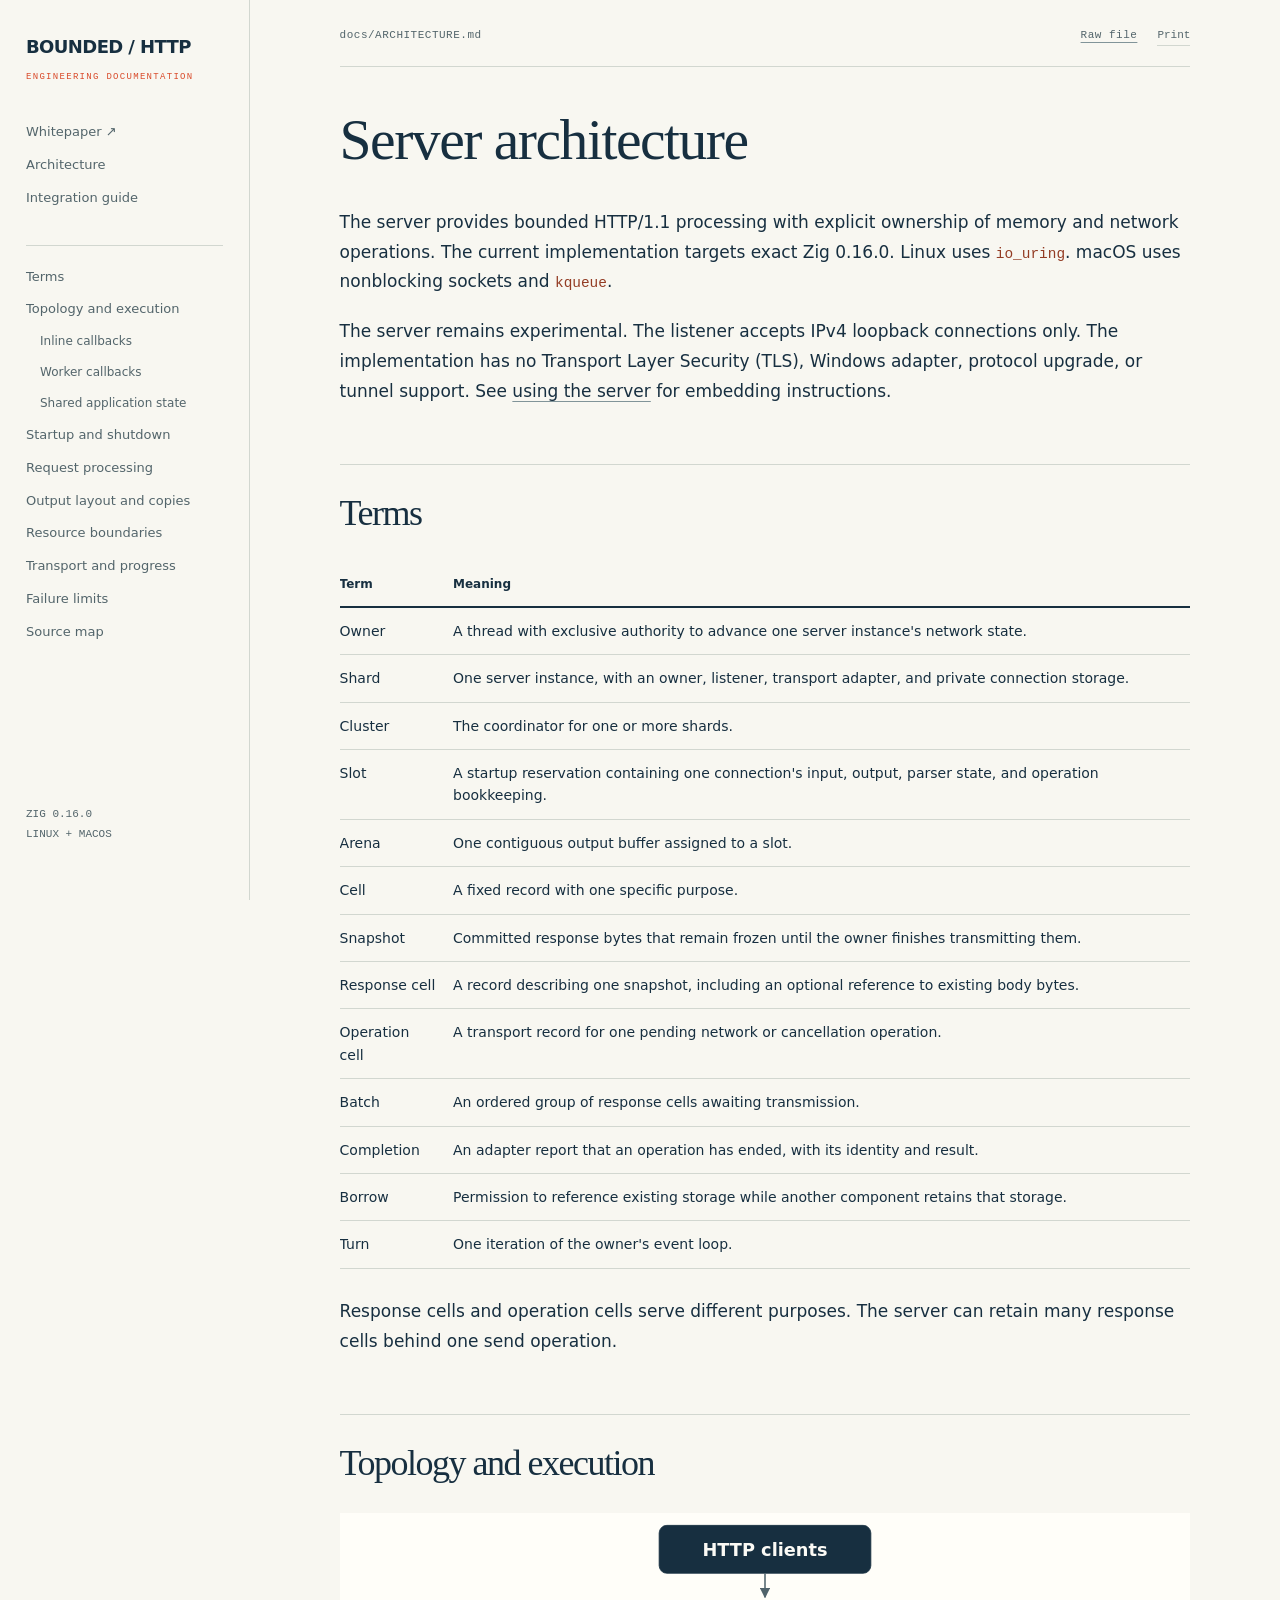
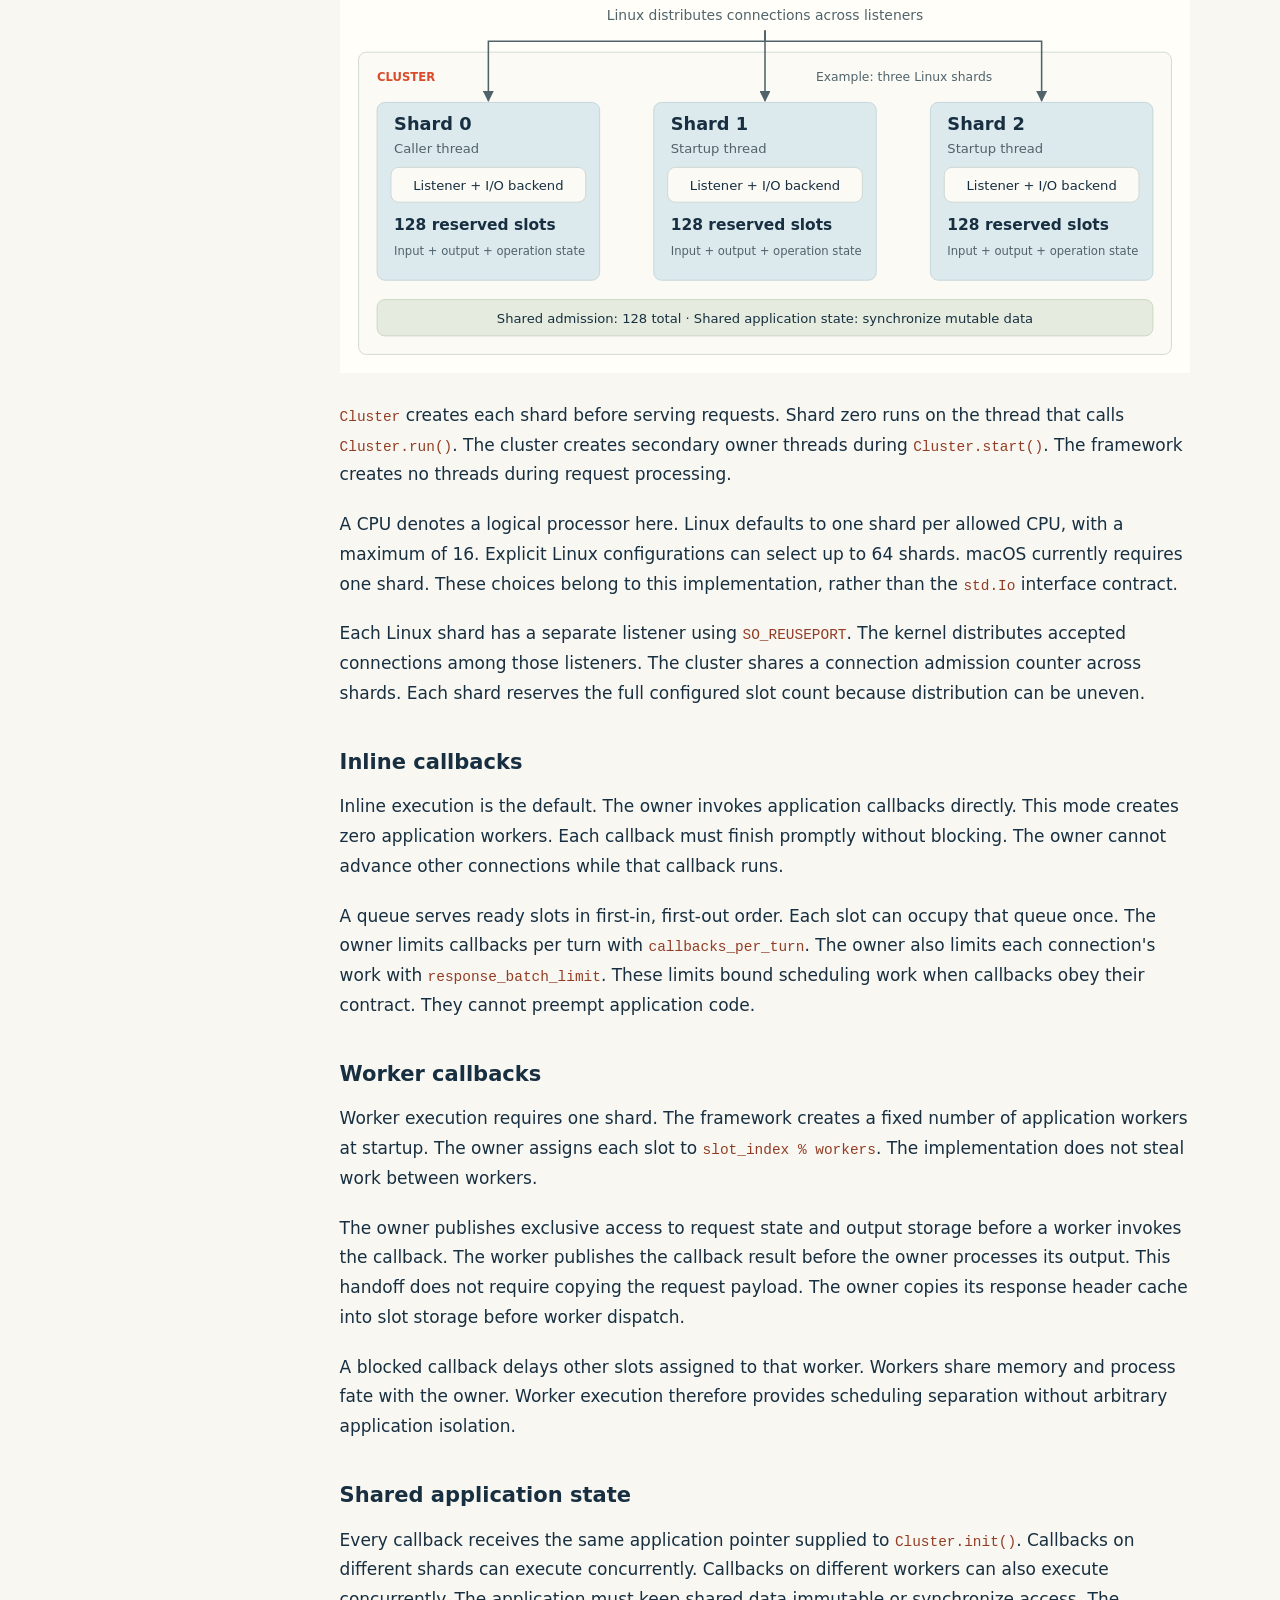
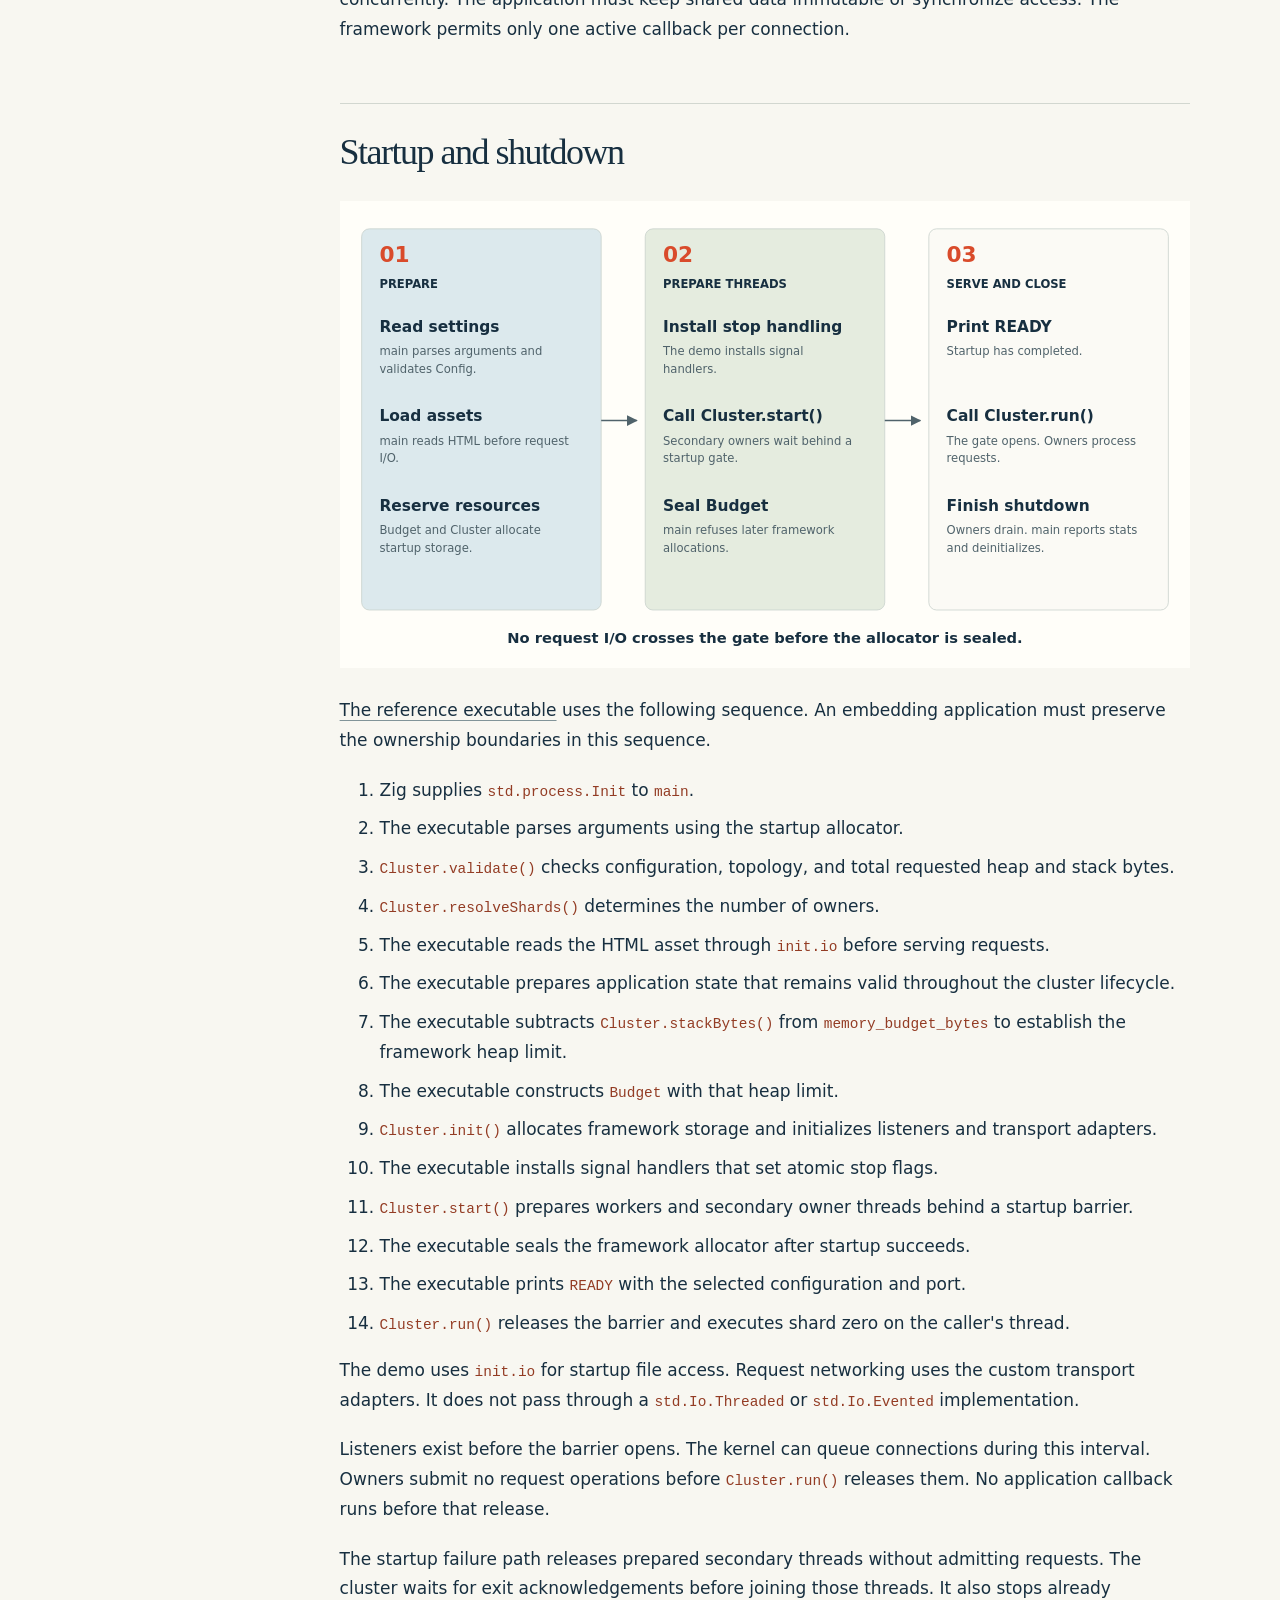
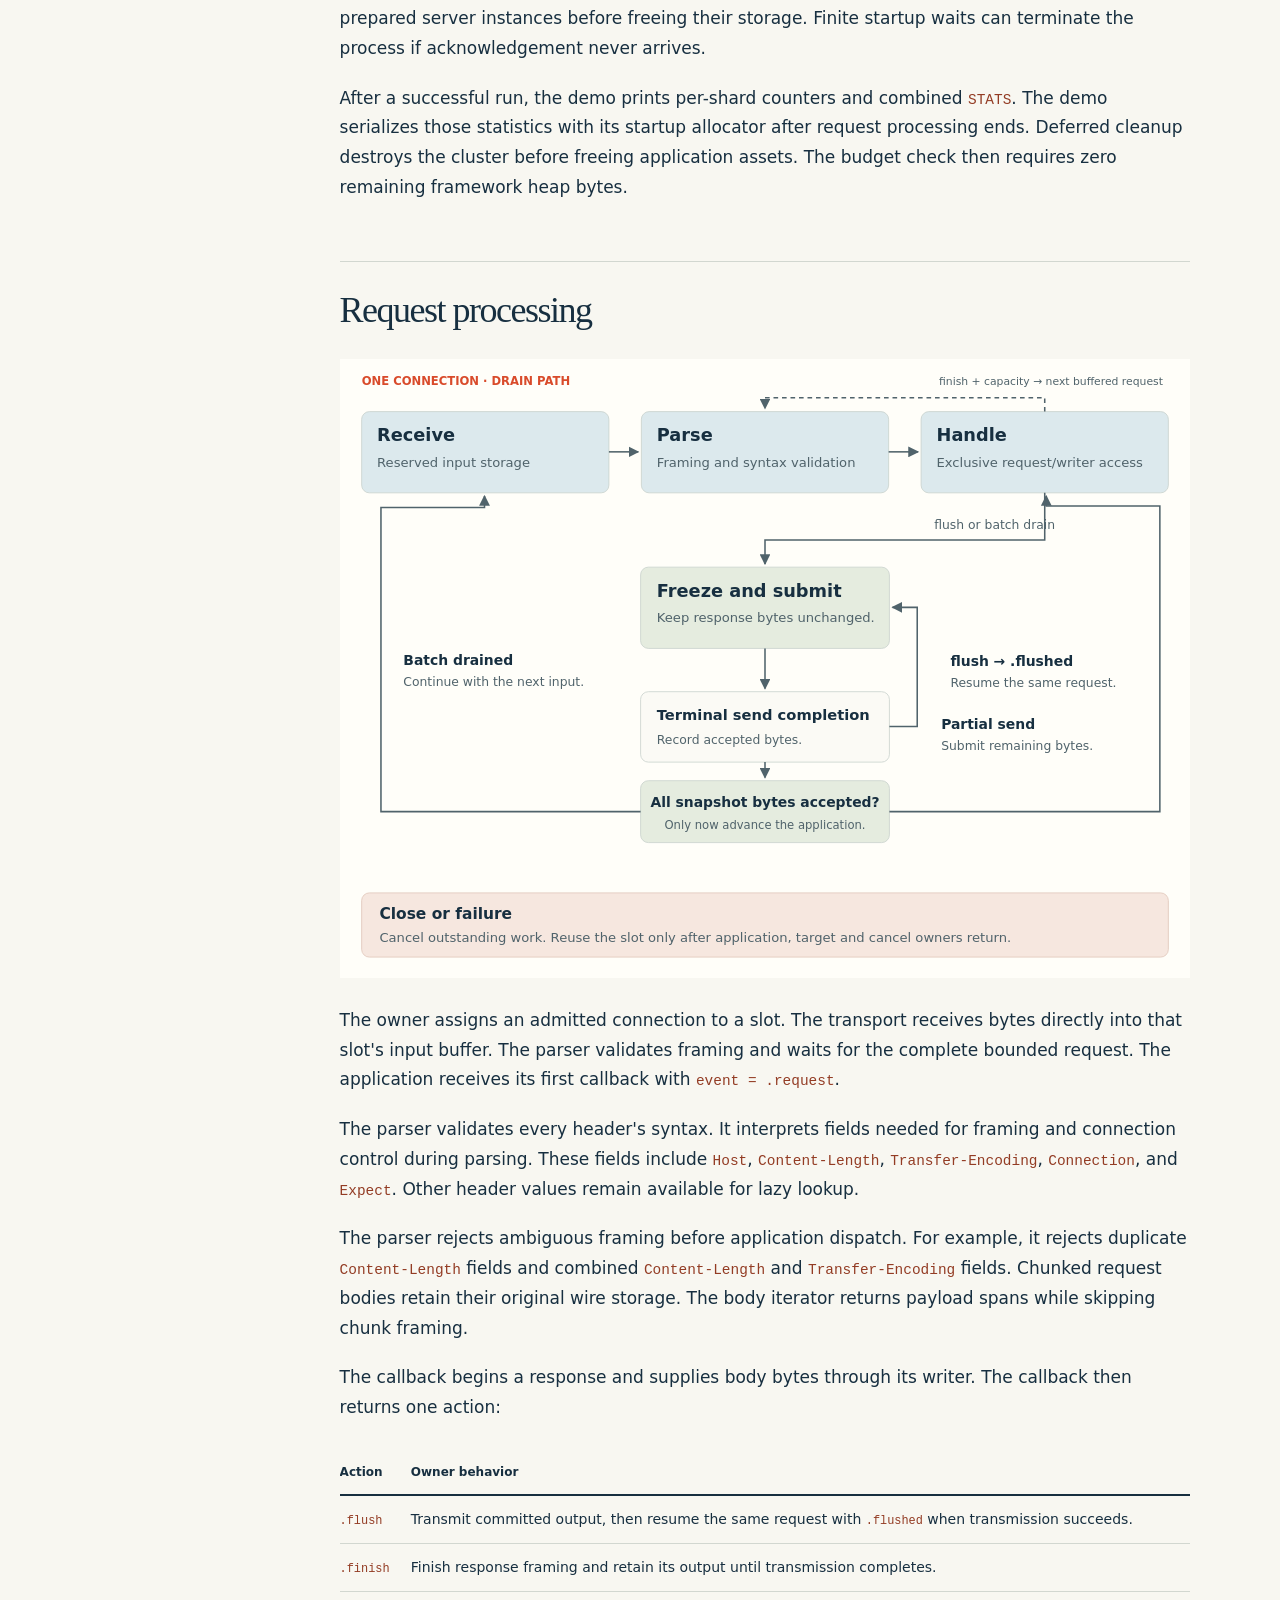
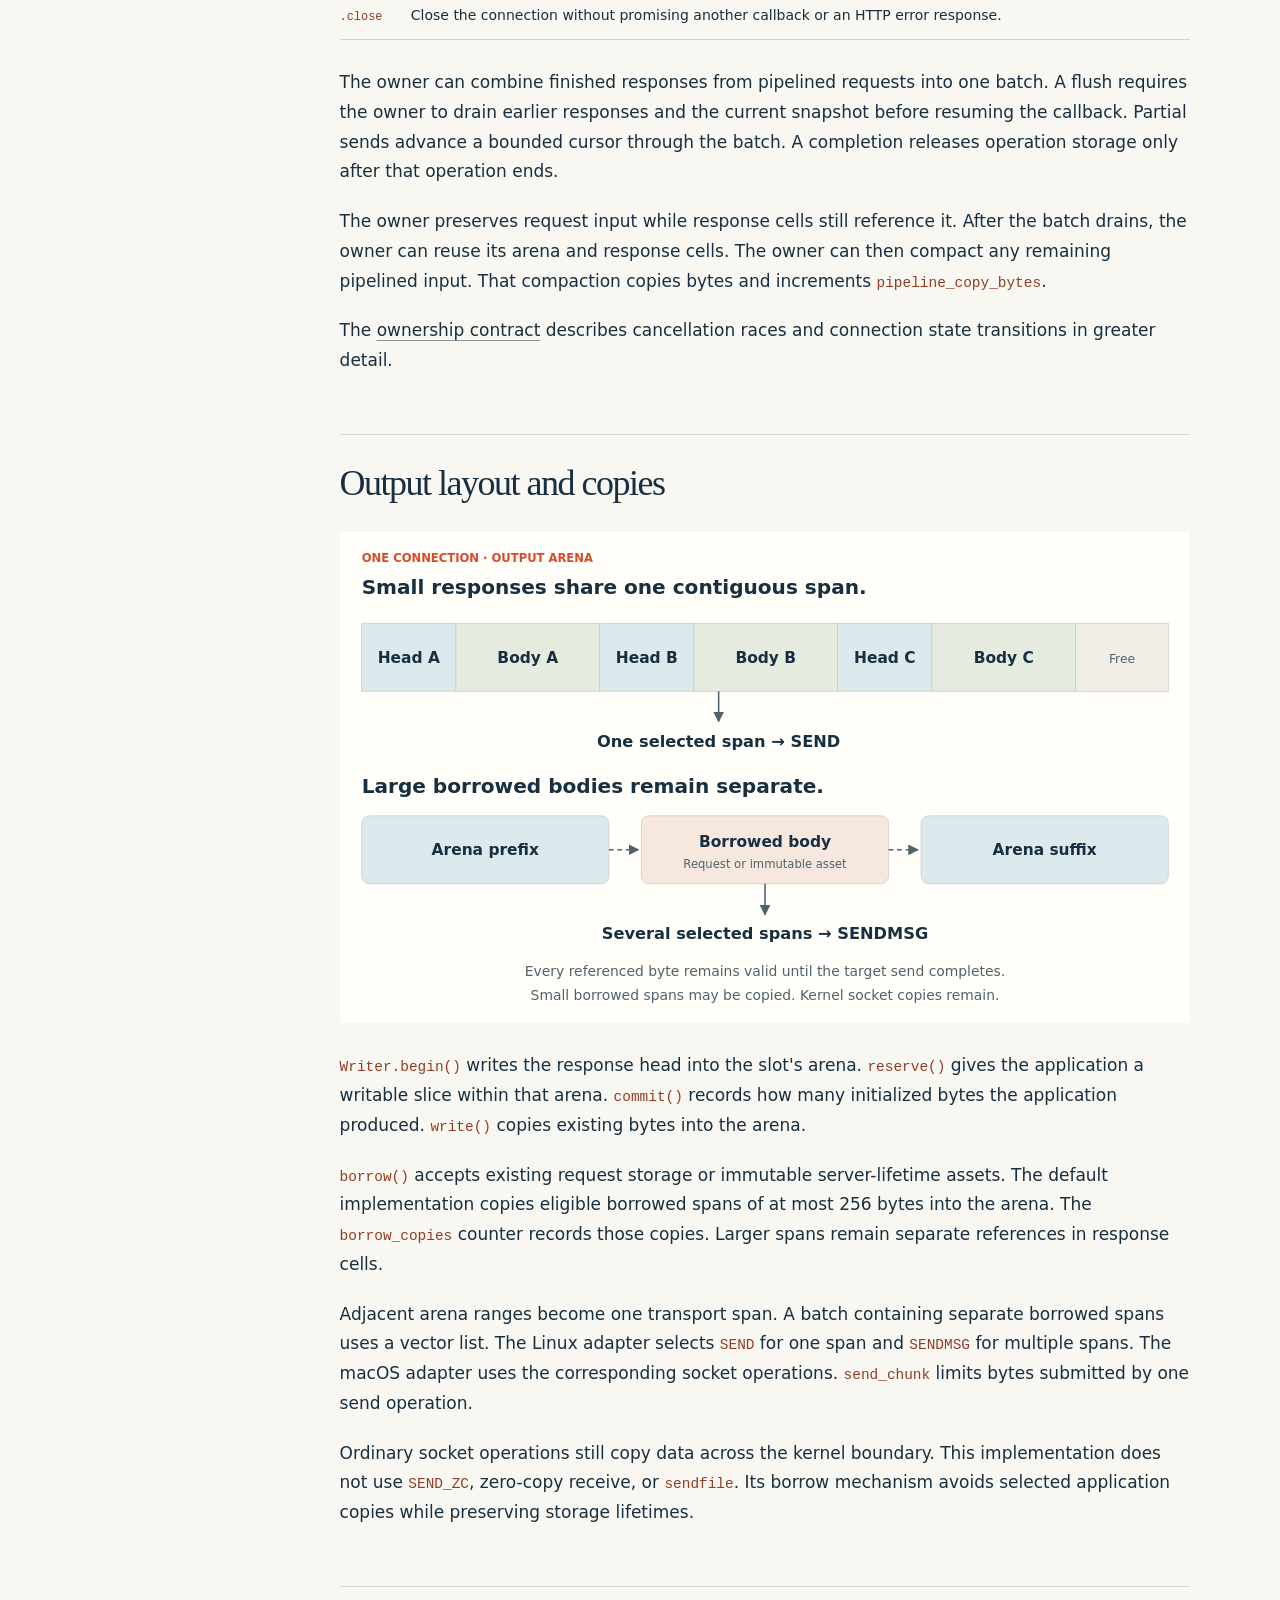
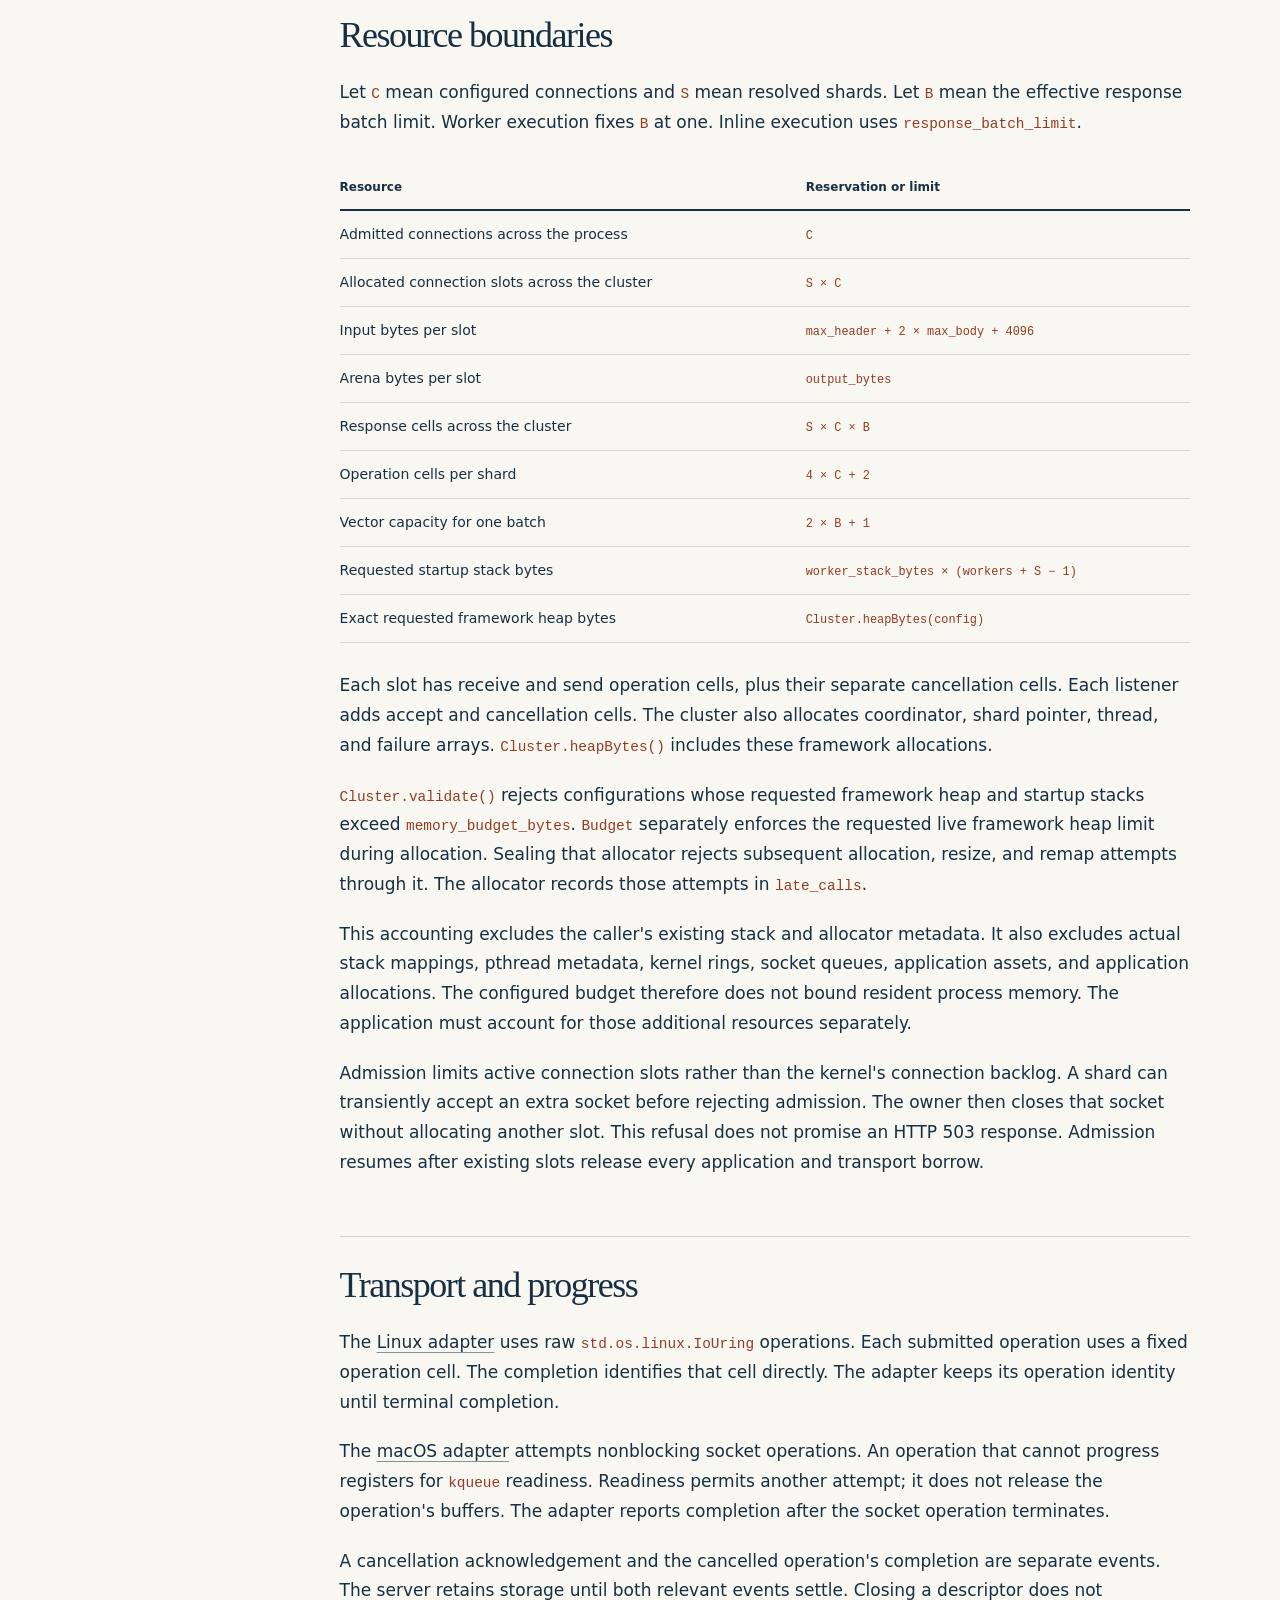
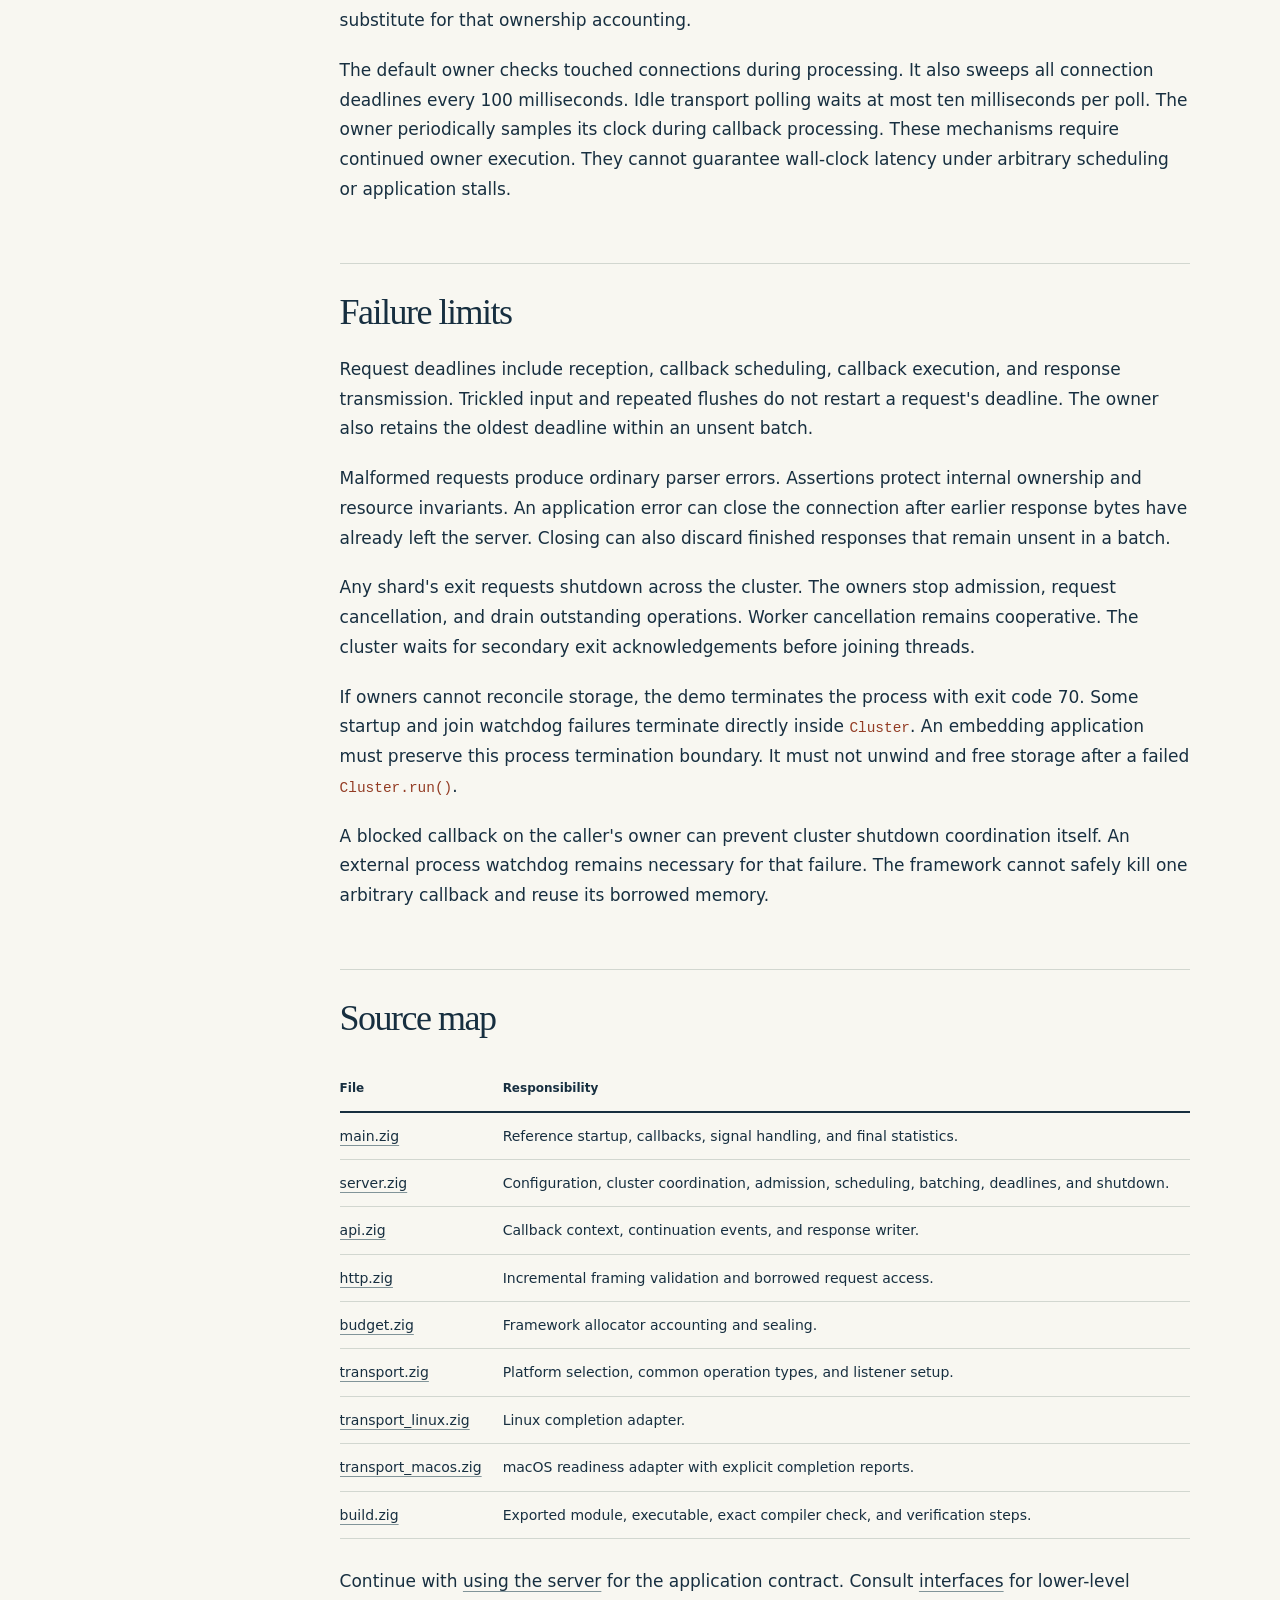
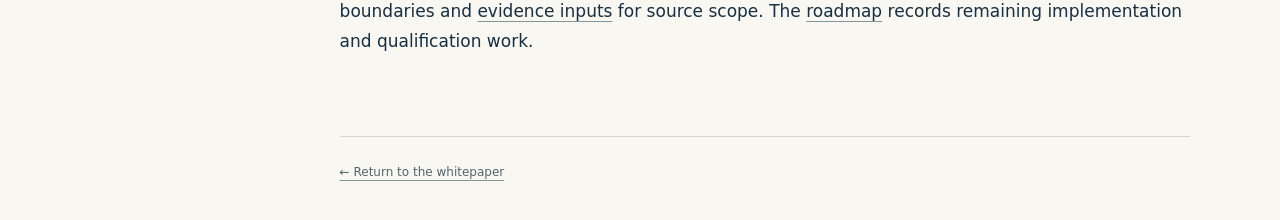
==== docs/read.html @ 666f45d7 "Publish the whitepaper with a Markdown and highlighted-source reader" ====
<!doctype html>
<html lang="en">
<head>
<meta charset="utf-8">
<meta name="viewport" content="width=device-width, initial-scale=1">
<meta name="description" content="Read the bounded Zig HTTP architecture and integration guides.">
<title>Documentation · Bounded HTTP</title>
<link rel="stylesheet" href="reader.css">
<script defer src="site-config.js"></script>
<script defer src="vendor/marked.js"></script>
<script defer src="vendor/purify.js"></script>
<script defer src="vendor/highlight.js"></script>
<script defer src="reader.js"></script>
</head>
<body>
<a class="skip" href="#document">Skip to the document</a>
<aside class="rail">
<a class="brand" href="whitepaper.html">BOUNDED / HTTP<small>ENGINEERING DOCUMENTATION</small></a>
<nav aria-label="Documents"><a href="whitepaper.html">Whitepaper ↗</a><a href="read.html?file=docs/ARCHITECTURE.md">Architecture</a><a href="read.html?file=docs/USING.md">Integration guide</a></nav>
<nav id="contents" aria-label="On this page"></nav>
<p class="rail-note">ZIG 0.16.0<br>LINUX + MACOS</p>
</aside>
<main>
<header class="topline"><span id="file-name">DOCUMENTATION</span><div><a id="raw" hidden>Raw file</a><button id="print" type="button">Print</button></div></header>
<p id="status" role="status" aria-live="polite">Loading the document…</p>
<article id="document" tabindex="-1"></article>
<noscript><p>This reader needs JavaScript. Read the <a href="whitepaper.html">standalone whitepaper</a> without JavaScript.</p></noscript>
<footer><a href="whitepaper.html">← Return to the whitepaper</a><span id="repository-note"></span></footer>
</main>
</body>
</html>
---- docs/reader.css ----
:root{color-scheme:light;--paper:#f8f7f1;--ink:#172f40;--muted:#53656b;--orange:#d94b2b;--line:#d2d7d0;--mono:ui-monospace,SFMono-Regular,Consolas,monospace}*{box-sizing:border-box}html{scroll-padding-top:30px}body{margin:0;background:var(--paper);color:var(--ink);font:17px/1.75 system-ui,-apple-system,'Segoe UI',sans-serif}a{color:inherit;text-underline-offset:4px;text-decoration-color:#819499}a:hover{color:var(--orange)}a:focus-visible,button:focus-visible{outline:3px solid var(--orange);outline-offset:4px}.skip{position:absolute;top:-100px;left:15px;background:white;padding:12px;z-index:10}.skip:focus{top:12px}.rail{position:fixed;inset:0 auto 0 0;width:250px;padding:35px 26px;border-right:1px solid var(--line);display:flex;flex-direction:column;overflow:auto}.brand{font-size:18px;font-weight:750;letter-spacing:-.6px;text-decoration:none;line-height:1.3}.brand small{display:block;font:9px/2 var(--mono);letter-spacing:1.3px;color:var(--orange);margin-top:10px}.rail nav{margin-top:30px}.rail nav a{display:block;font-size:13px;padding:5px 0;text-decoration:none;color:var(--muted)}.rail nav a:hover{color:var(--orange)}#contents{border-top:1px solid var(--line);padding-top:15px}#contents .sub{padding-left:14px;font-size:12px}.rail-note{margin-top:auto;padding-top:30px;font:11px/1.8 var(--mono);color:var(--muted)}main{margin-left:250px;padding:0 7%;max-width:1370px}.topline{display:flex;justify-content:space-between;gap:15px;padding:27px 0 20px;border-bottom:1px solid var(--line);font:11px/1.6 var(--mono);color:var(--muted);letter-spacing:.5px}.topline div{display:flex;gap:20px}button{cursor:pointer;font:inherit;border:0;background:transparent;color:inherit}#print{border-bottom:1px solid var(--line);padding:0}#file-name{overflow-wrap:anywhere}#status{color:var(--muted);margin-top:45px}#status[hidden]{display:none}article{padding:40px 0 60px;overflow-wrap:anywhere}h1,h2{font-family:Georgia,'Times New Roman',serif;font-weight:400;line-height:1.15;letter-spacing:-1.5px}h1{font-size:clamp(40px,4.5vw,63px);margin:0 0 35px}h2{font-size:36px;margin:58px 0 22px;padding-top:28px;border-top:1px solid var(--line)}h3{font-size:21px;margin:35px 0 12px}p{margin:0 0 20px}li{margin:9px 0}code{font:.85em/1.6 var(--mono);color:#933c24}pre{position:relative;background:var(--ink);color:#f8f7f1;padding:24px;overflow:auto;border-left:3px solid var(--orange);font:13px/1.8 var(--mono);margin:25px 0}pre code{font:inherit;color:inherit;overflow-wrap:normal}pre .copy{display:block;margin:0 0 12px auto;color:#cdd9da;font:11px/1.5 var(--mono);border:1px solid #607582;padding:4px 9px}blockquote{border-left:3px solid var(--orange);margin:25px 0;padding:15px 25px;background:#eeeee4;color:var(--muted)}.table-scroll,.image-scroll{overflow:auto;margin:28px 0}.image-scroll img{display:block;max-width:100%;height:auto;min-width:640px;background:#fffef9}table{border-collapse:collapse;font-size:14px;line-height:1.6;width:100%}th{text-align:left;border-bottom:2px solid var(--ink);font-size:12px}th,td{padding:12px 16px 12px 0;vertical-align:top}td{border-bottom:1px solid var(--line)}td:last-child,th:last-child{padding-right:0}img{max-width:100%;height:auto}footer{display:flex;justify-content:space-between;gap:25px;border-top:1px solid var(--line);padding:25px 0 45px;font-size:12px;color:var(--muted)}.repository-link::after{content:' ↗';color:var(--orange)}.hljs-comment,.hljs-quote{color:#a9bab6}.hljs-keyword,.hljs-selector-tag,.hljs-literal{color:#ffb18d}.hljs-string,.hljs-regexp,.hljs-attribute{color:#c6db9b}.hljs-number,.hljs-symbol,.hljs-variable{color:#f1cf8a}.hljs-title,.hljs-built_in,.hljs-type{color:#98d5e8}.hljs-meta{color:#cdb3ed}.hljs-punctuation{color:#cdd9da}
@media(max-width:850px){.rail{position:static;width:auto;padding:22px 6%;border-right:0;border-bottom:1px solid var(--line)}.rail nav{display:flex;gap:22px;margin-top:15px}#contents,.rail-note{display:none}main{margin:0;padding:0 6%}article{padding-top:30px}h1{font-size:43px}h2{font-size:32px}.topline{font-size:10px}body{font-size:16px}pre{padding:18px;font-size:12px}footer{display:block}footer span{display:block;margin-top:12px}}
@page{size:A4;margin:16mm}@media print{body{font-size:10pt;background:white}.rail,.skip,.topline,#status,.copy,footer{display:none!important}main{margin:0;padding:0;max-width:none}article{padding:0}h1{font-size:32pt}h2{font-size:24pt;break-after:avoid}h3{break-after:avoid}.image-scroll,.table-scroll{overflow:visible}.image-scroll img{min-width:0}pre{white-space:pre-wrap;overflow-wrap:anywhere;font-size:8pt;break-inside:avoid}table{font-size:9pt}tr{break-inside:avoid}*{-webkit-print-color-adjust:exact;print-color-adjust:exact}}
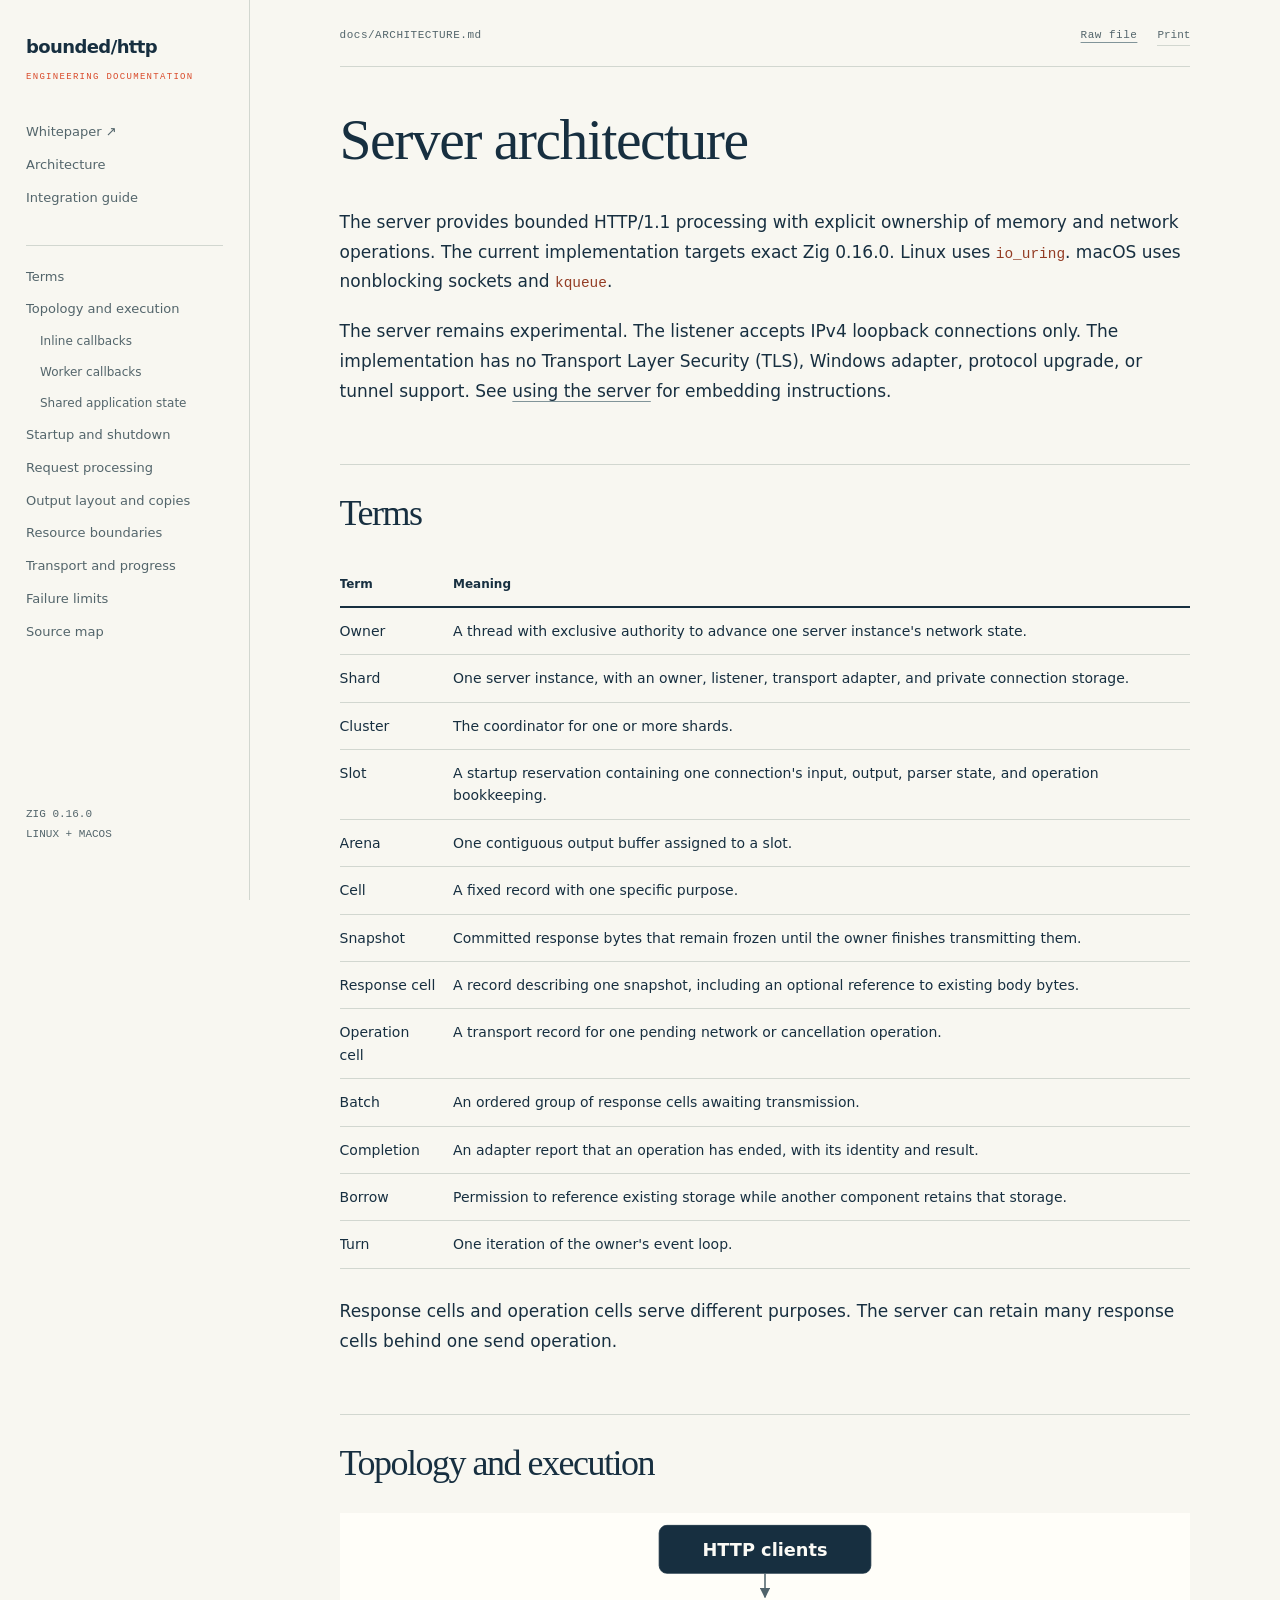
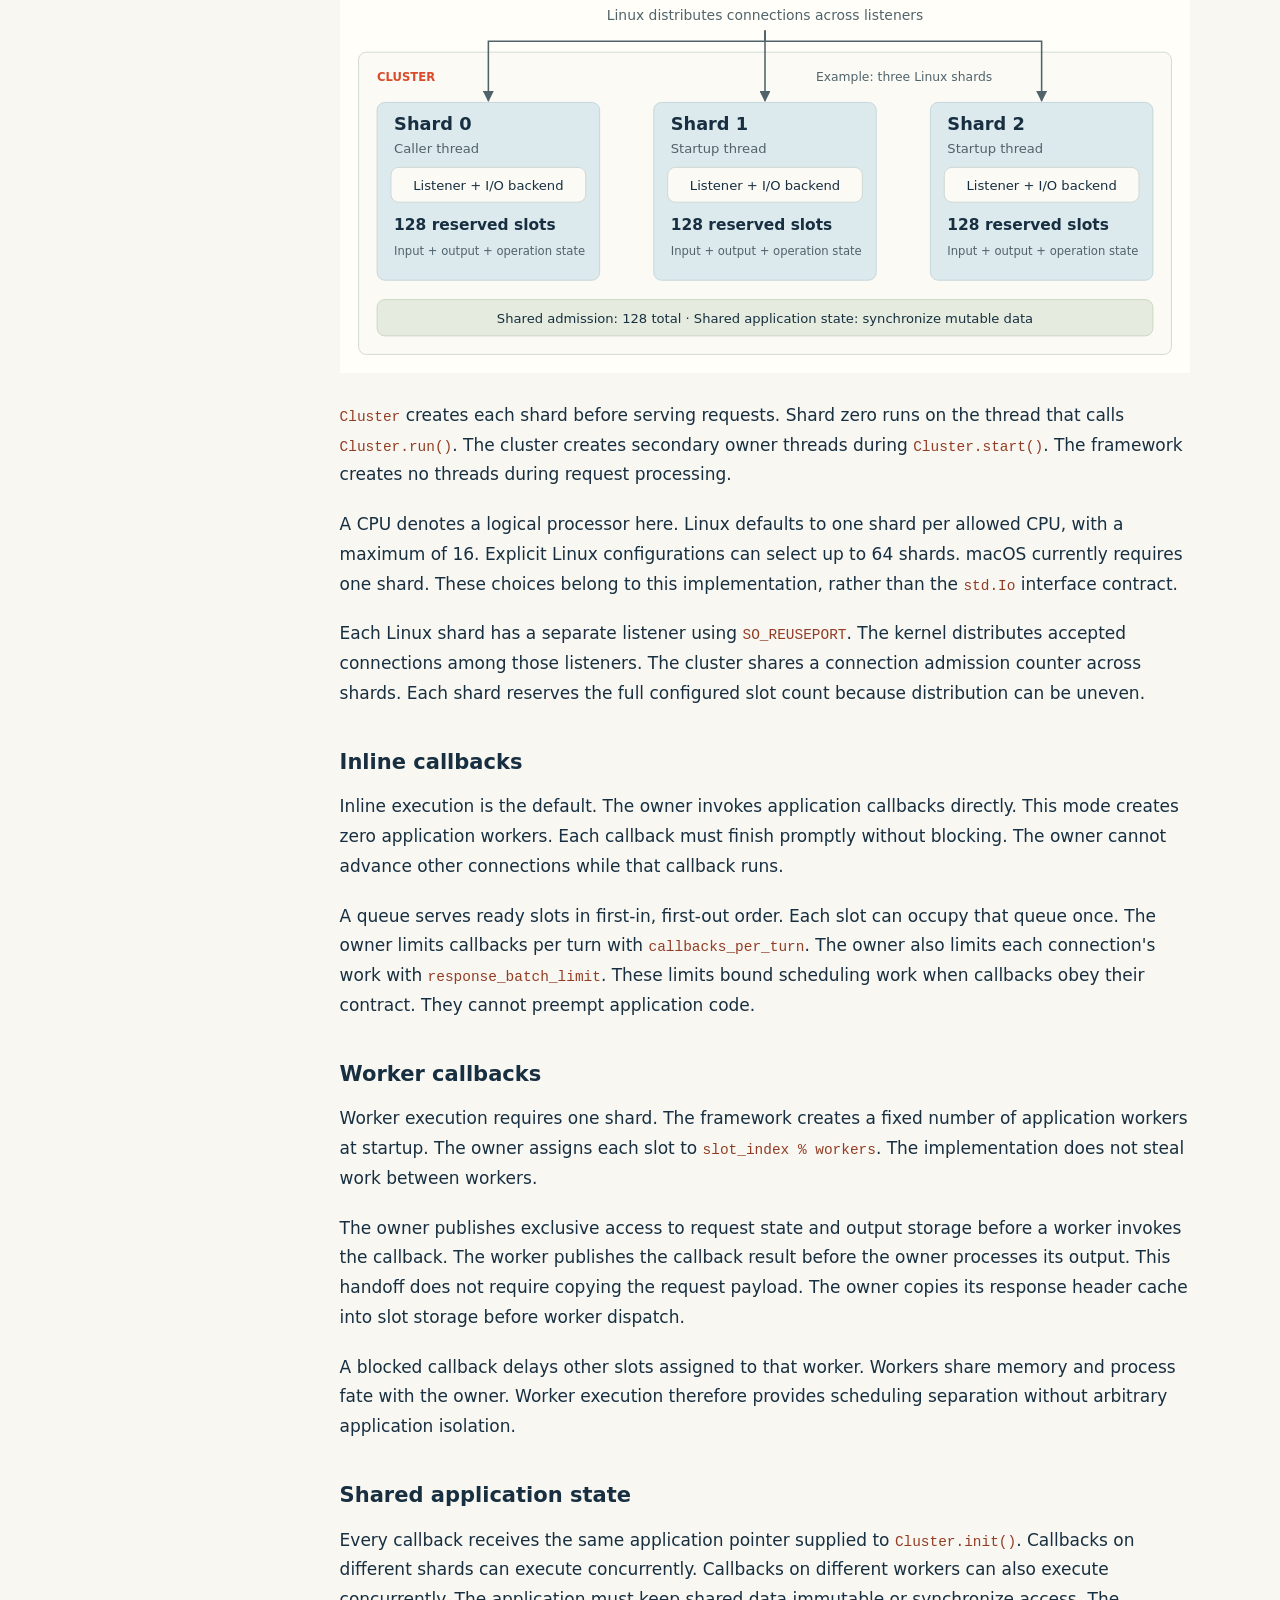
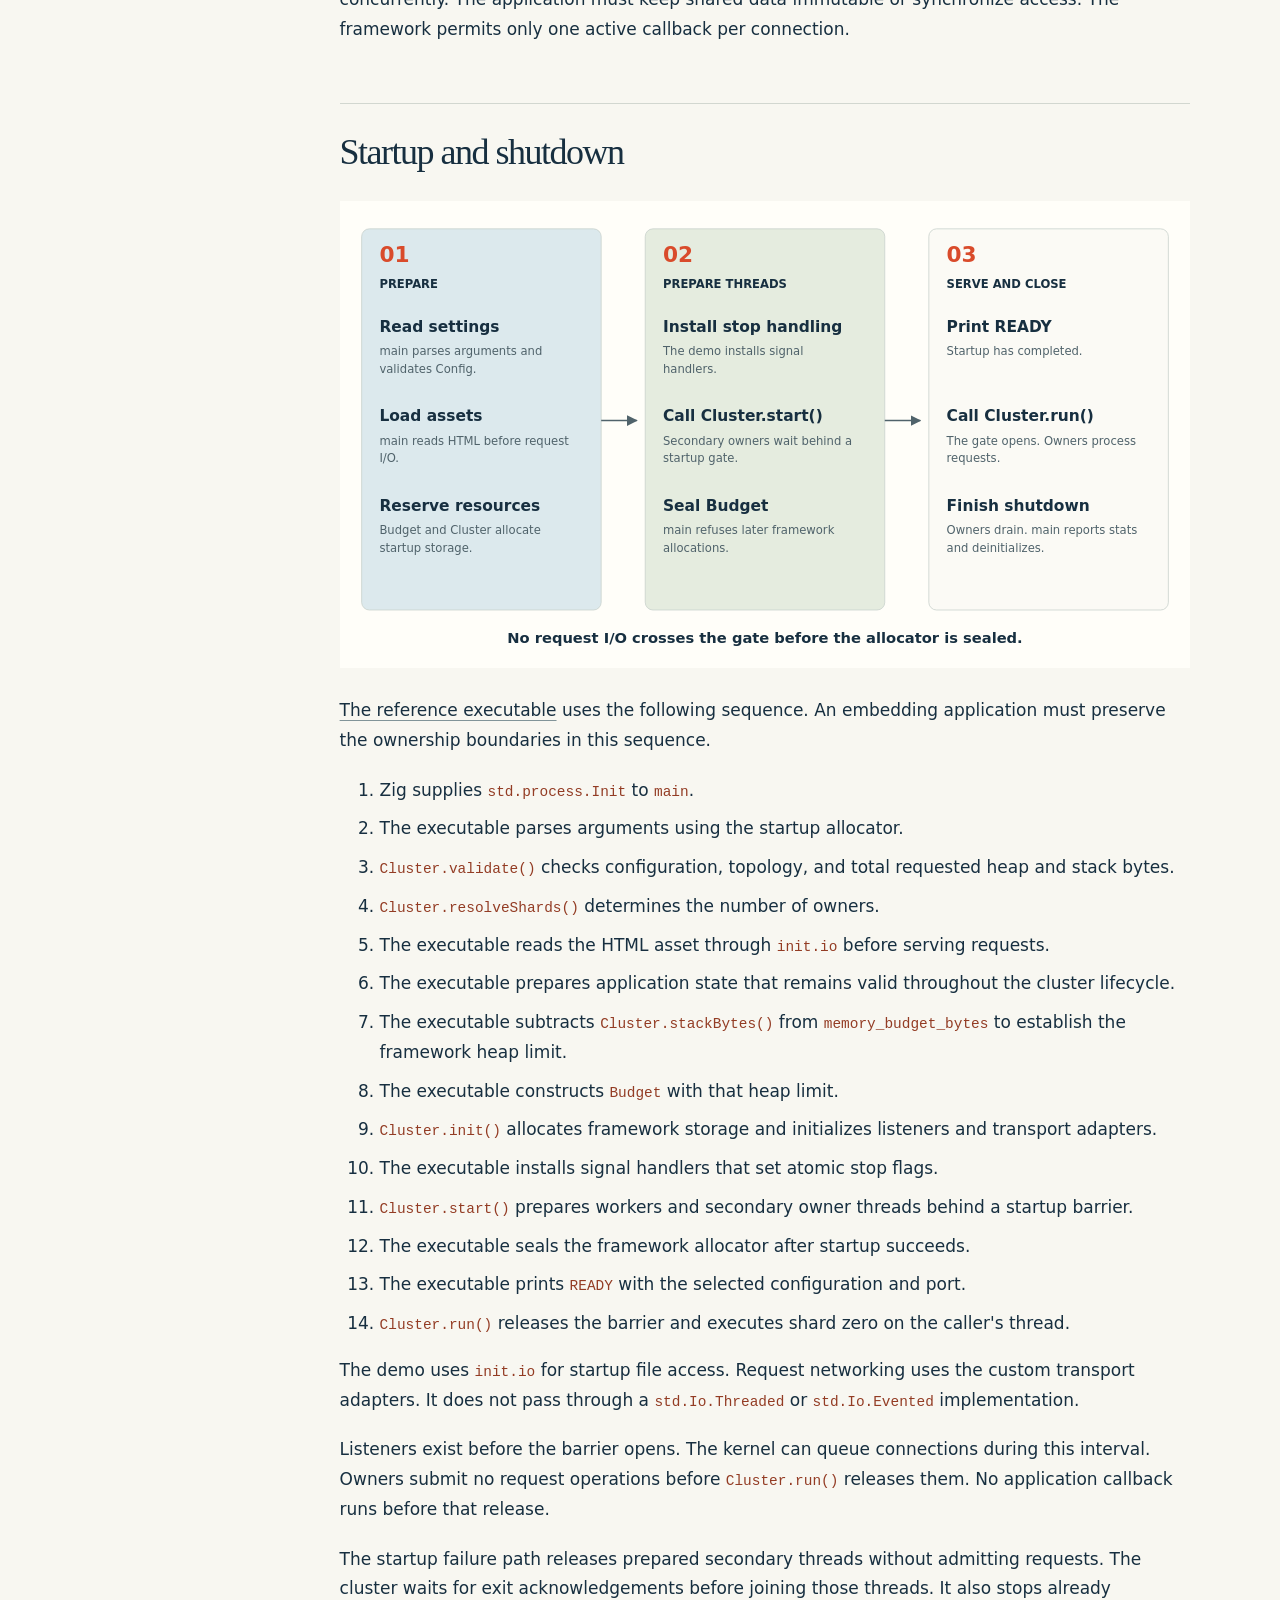
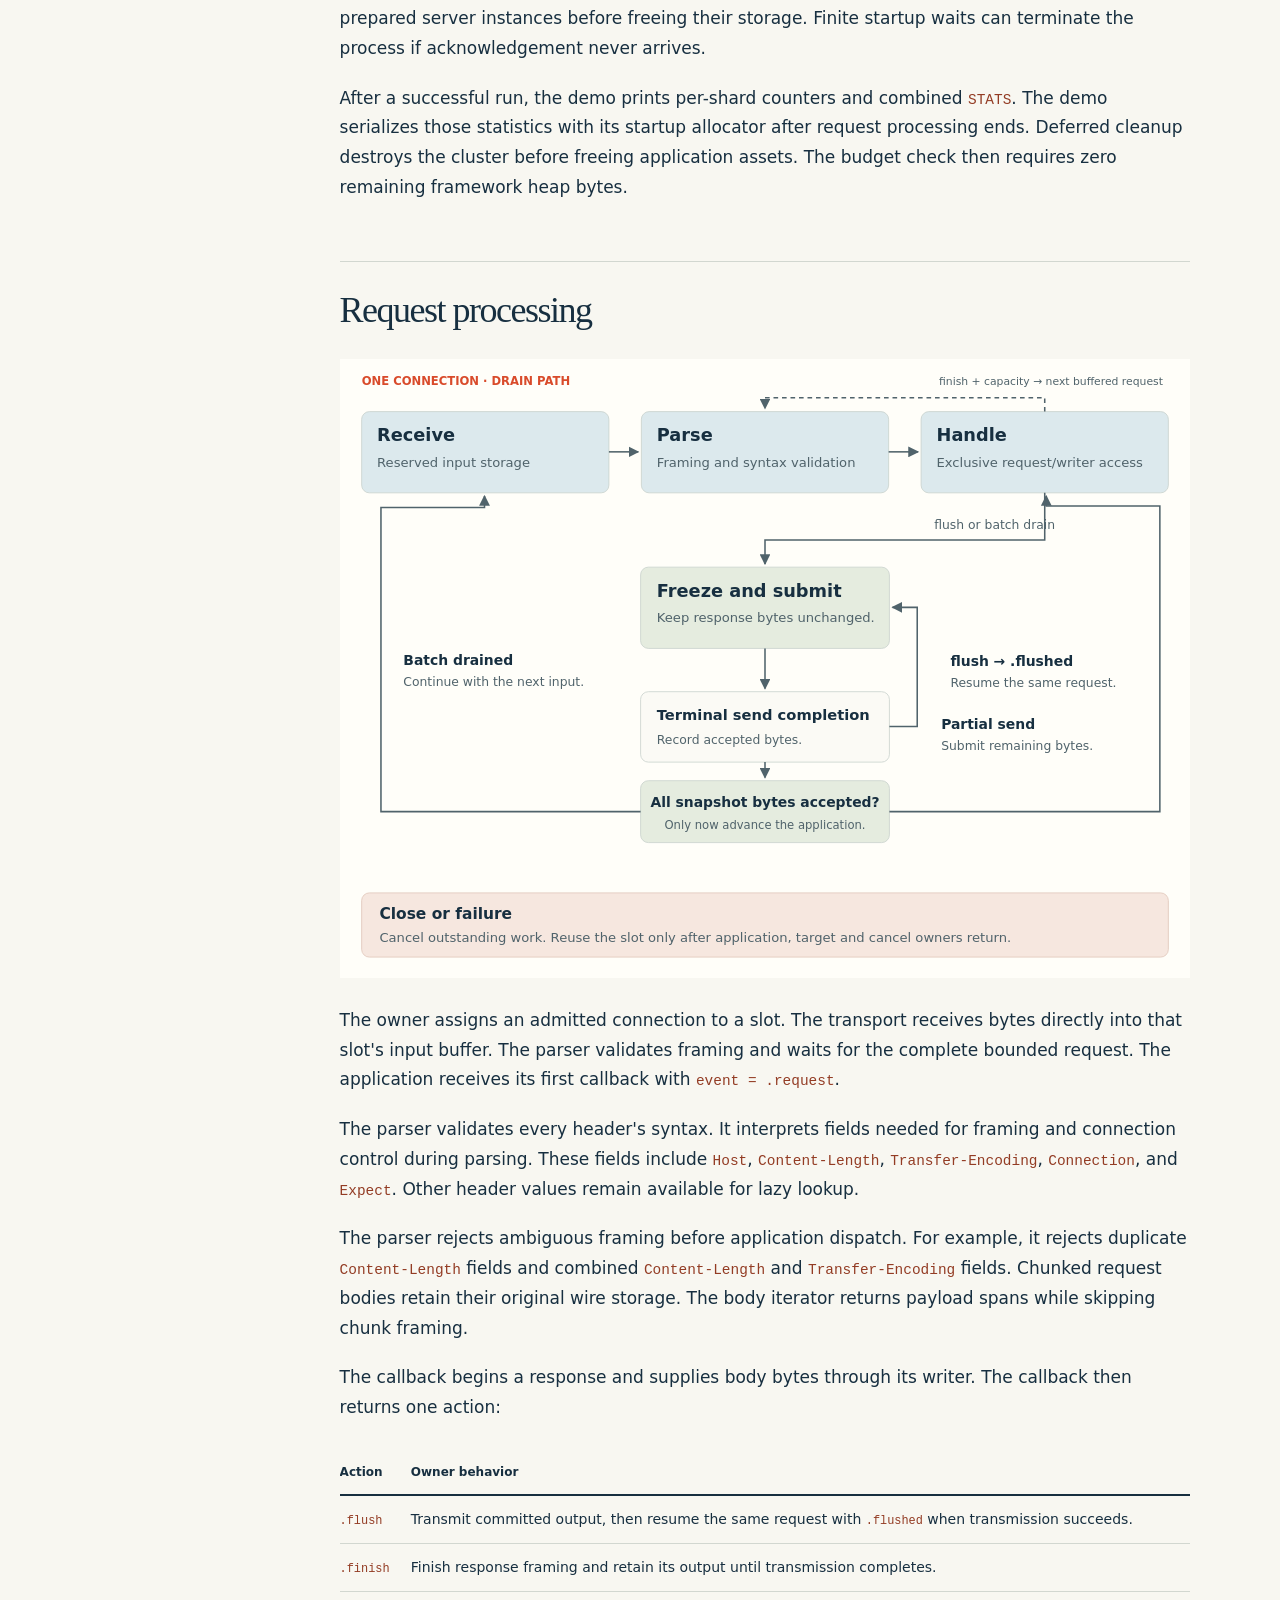
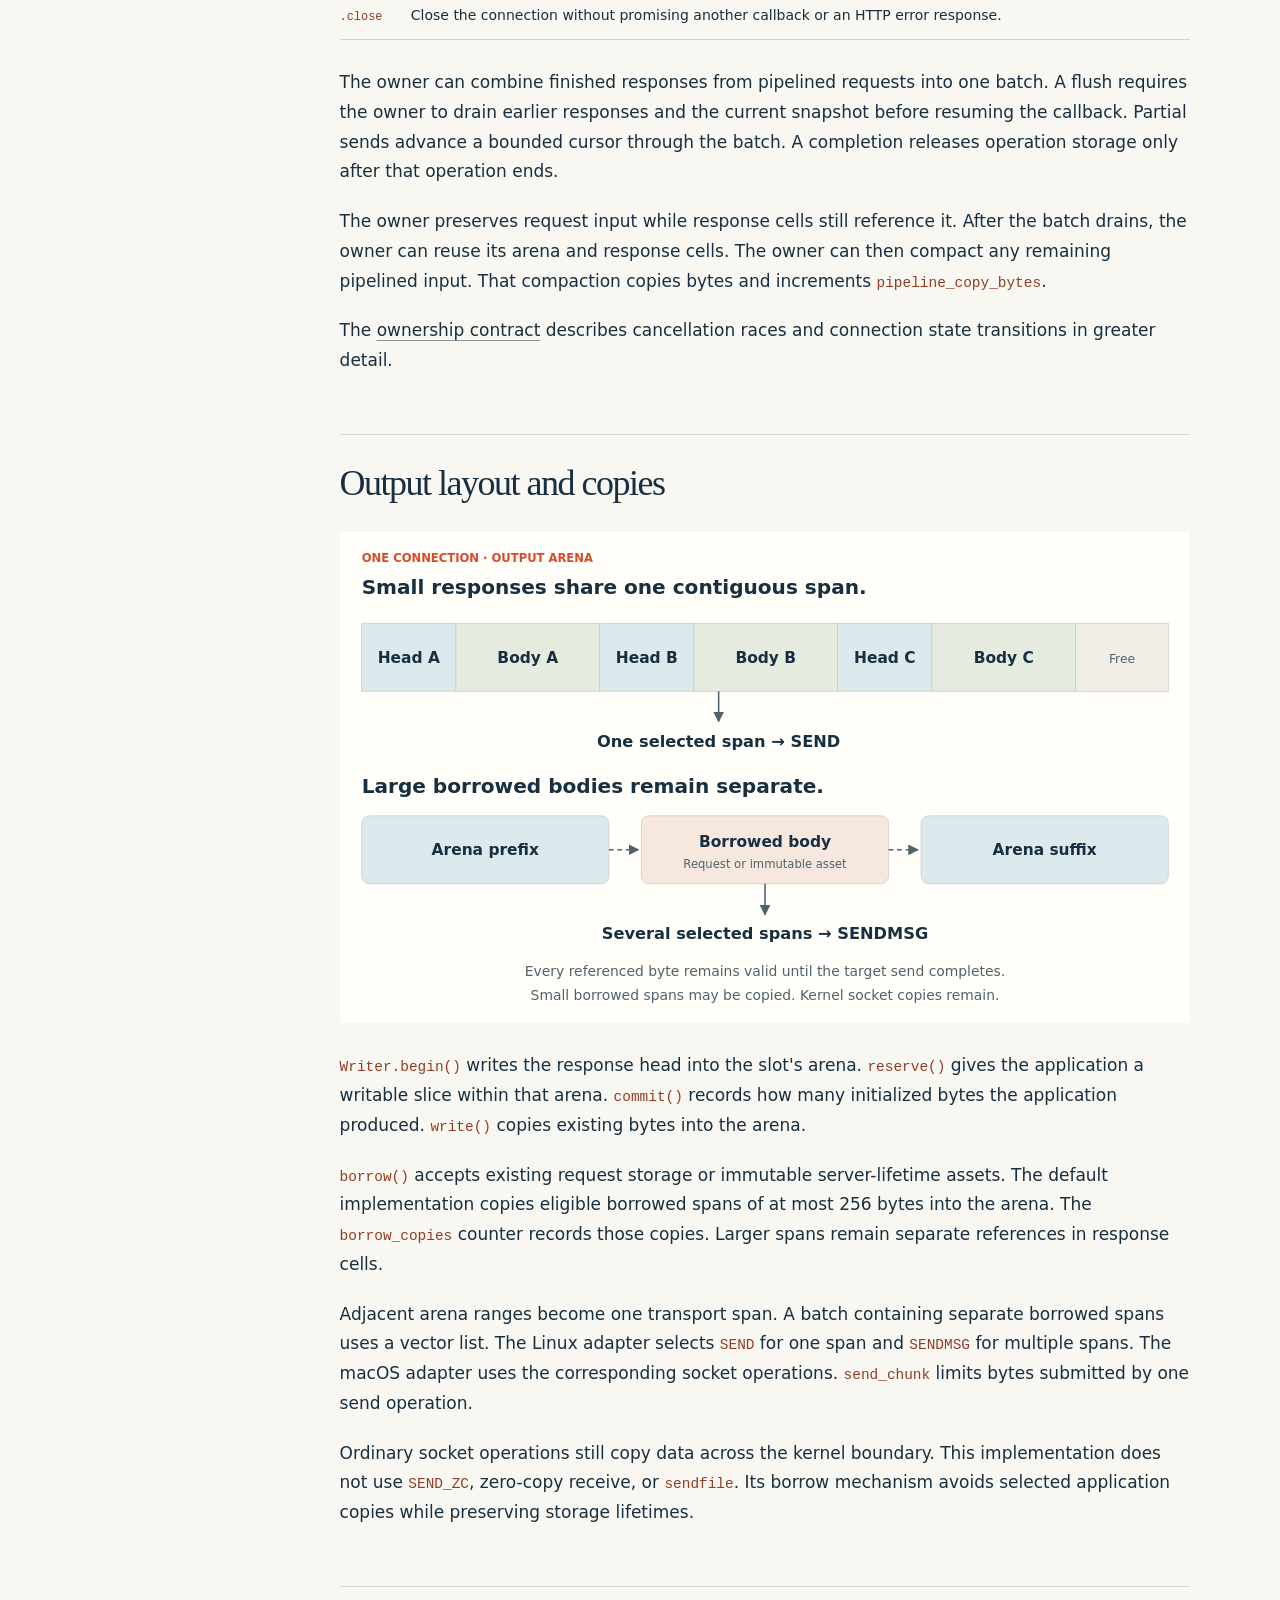
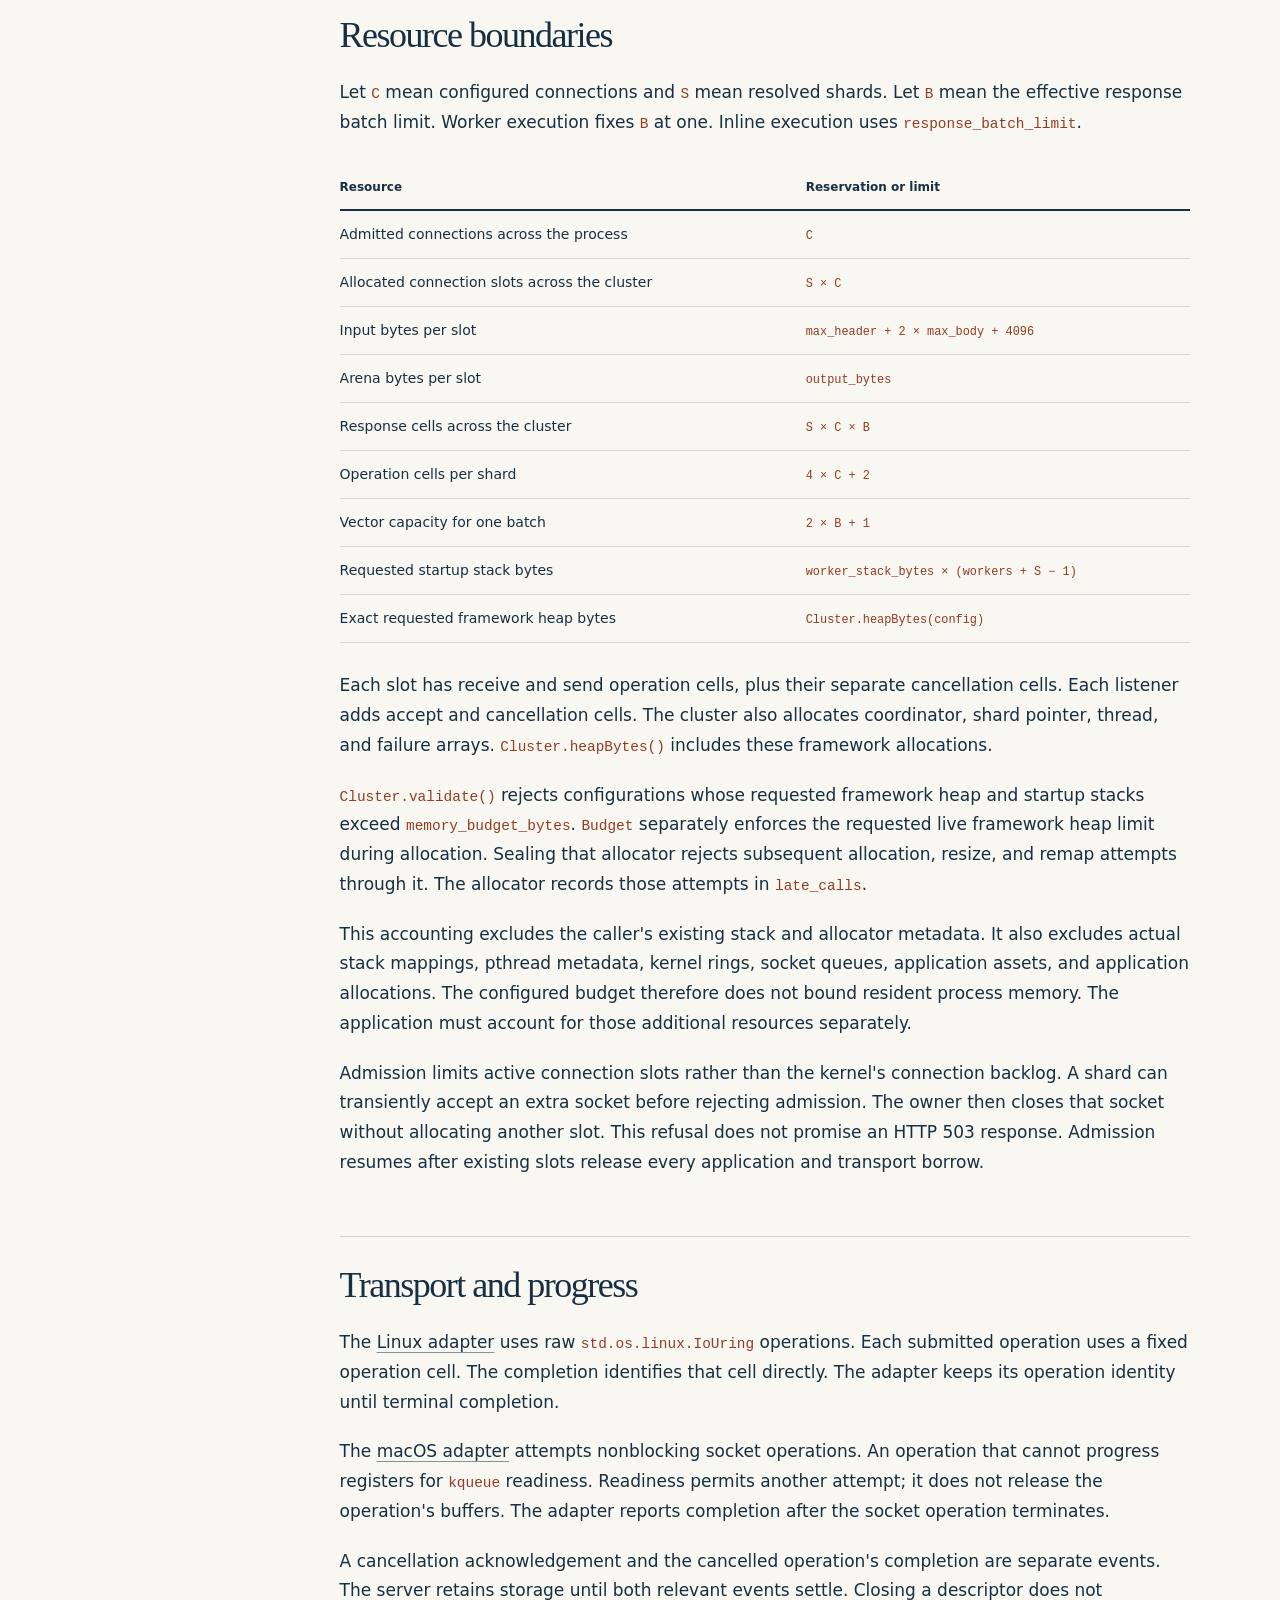
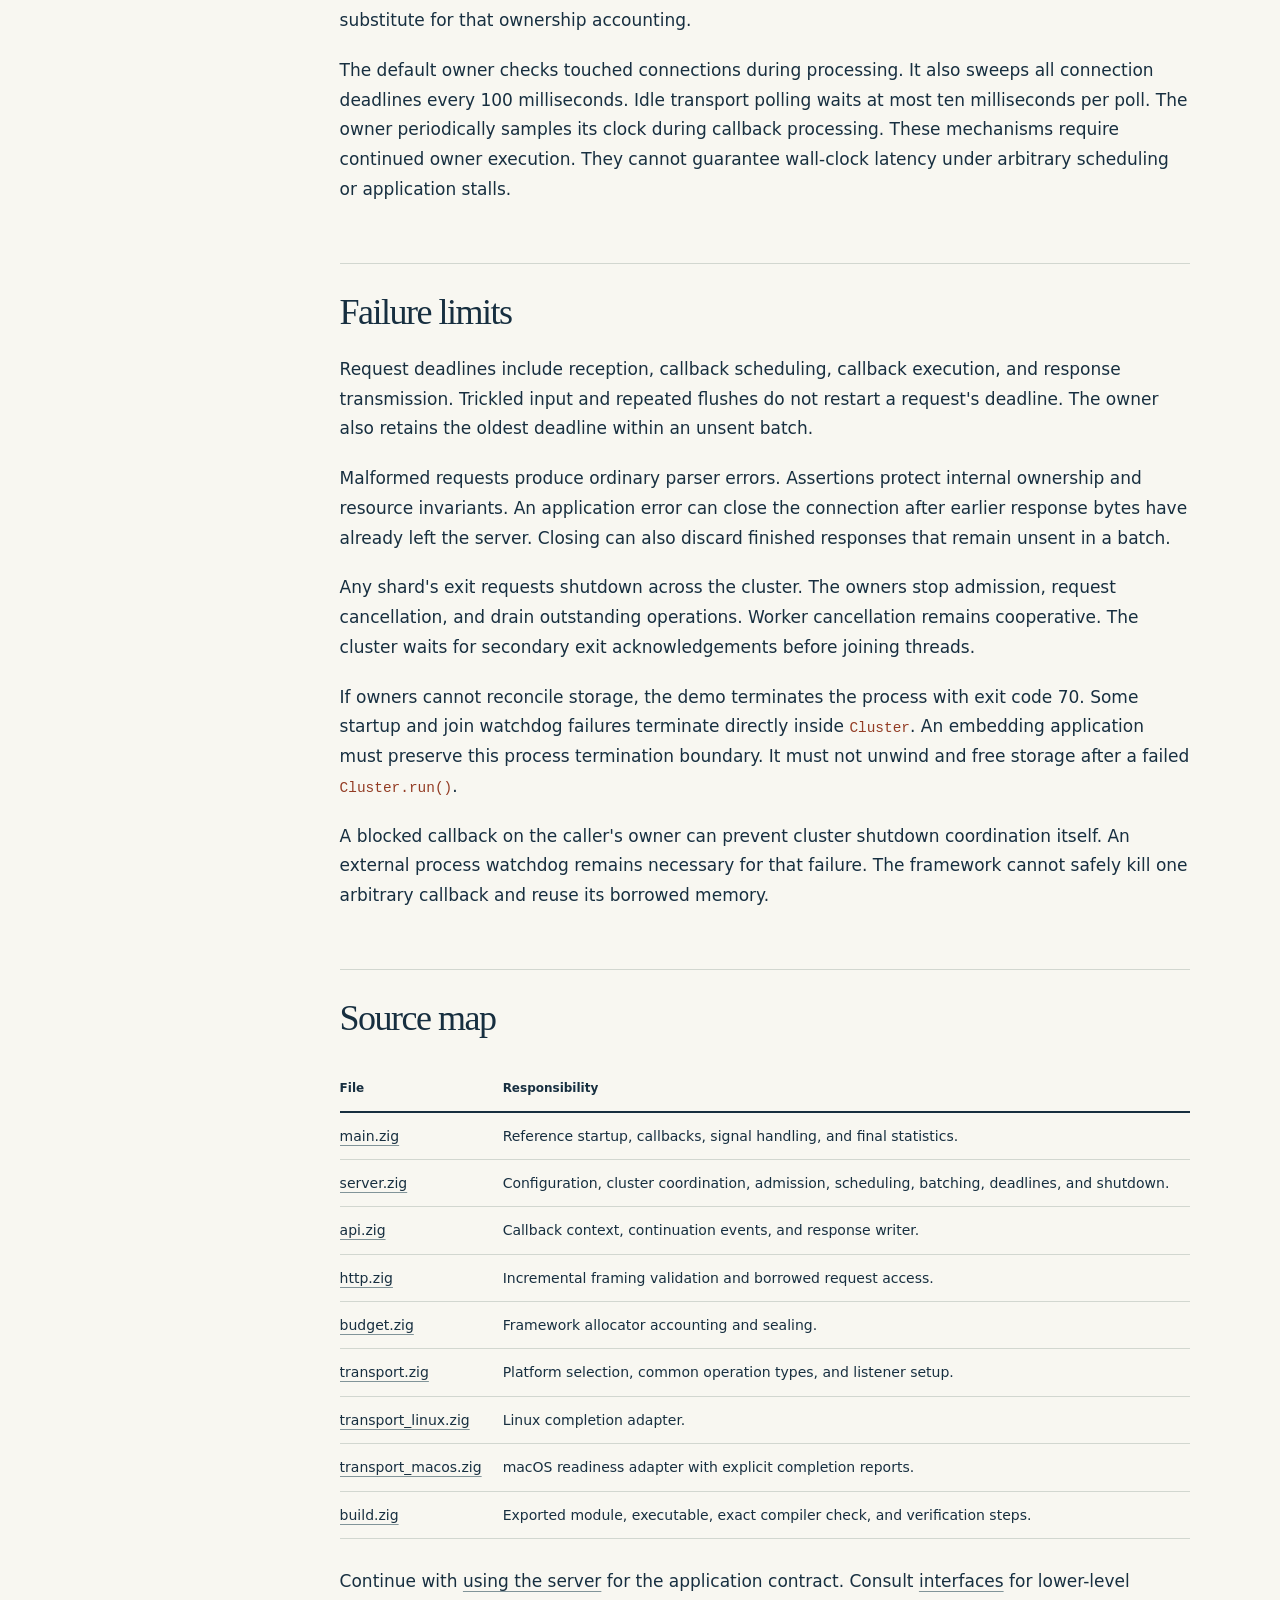
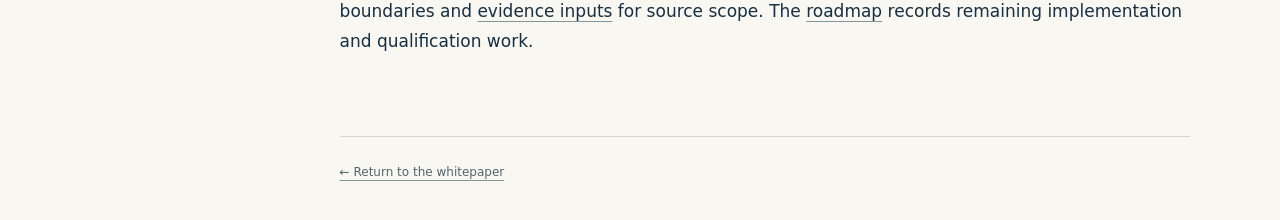
==== commit 6f78368a: "Publish bounded/http branding and the requested byline" ====
--- a/docs/read.html
+++ b/docs/read.html
@@ -3,8 +3,8 @@
 <head>
 <meta charset="utf-8">
 <meta name="viewport" content="width=device-width, initial-scale=1">
-<meta name="description" content="Read the bounded Zig HTTP architecture and integration guides.">
-<title>Documentation · Bounded HTTP</title>
+<meta name="description" content="Read the bounded/http architecture and integration guides.">
+<title>Documentation · bounded/http</title>
 <link rel="stylesheet" href="reader.css">
 <script defer src="site-config.js"></script>
 <script defer src="vendor/marked.js"></script>
@@ -15,7 +15,7 @@
 <body>
 <a class="skip" href="#document">Skip to the document</a>
 <aside class="rail">
-<a class="brand" href="whitepaper.html">BOUNDED / HTTP<small>ENGINEERING DOCUMENTATION</small></a>
+<a class="brand" href="whitepaper.html">bounded/http<small>ENGINEERING DOCUMENTATION</small></a>
 <nav aria-label="Documents"><a href="whitepaper.html">Whitepaper ↗</a><a href="read.html?file=docs/ARCHITECTURE.md">Architecture</a><a href="read.html?file=docs/USING.md">Integration guide</a></nav>
 <nav id="contents" aria-label="On this page"></nav>
 <p class="rail-note">ZIG 0.16.0<br>LINUX + MACOS</p>
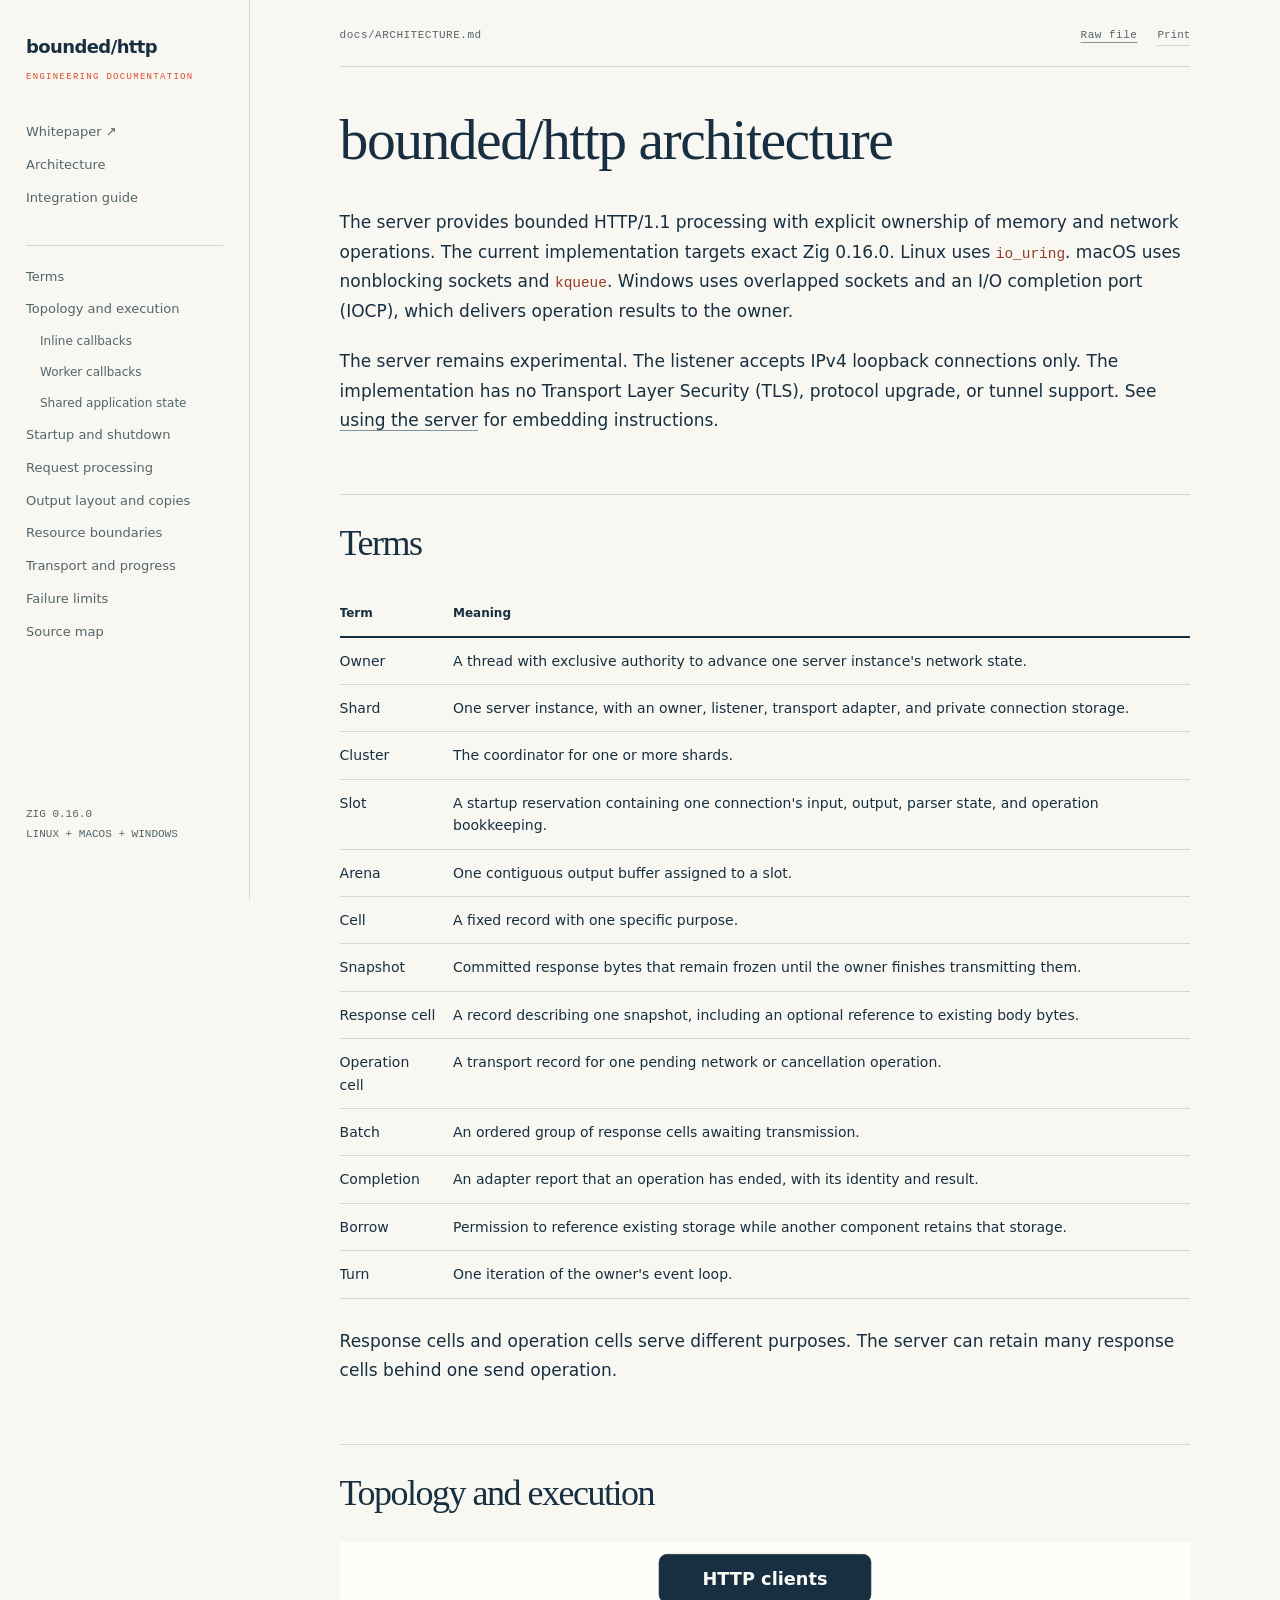
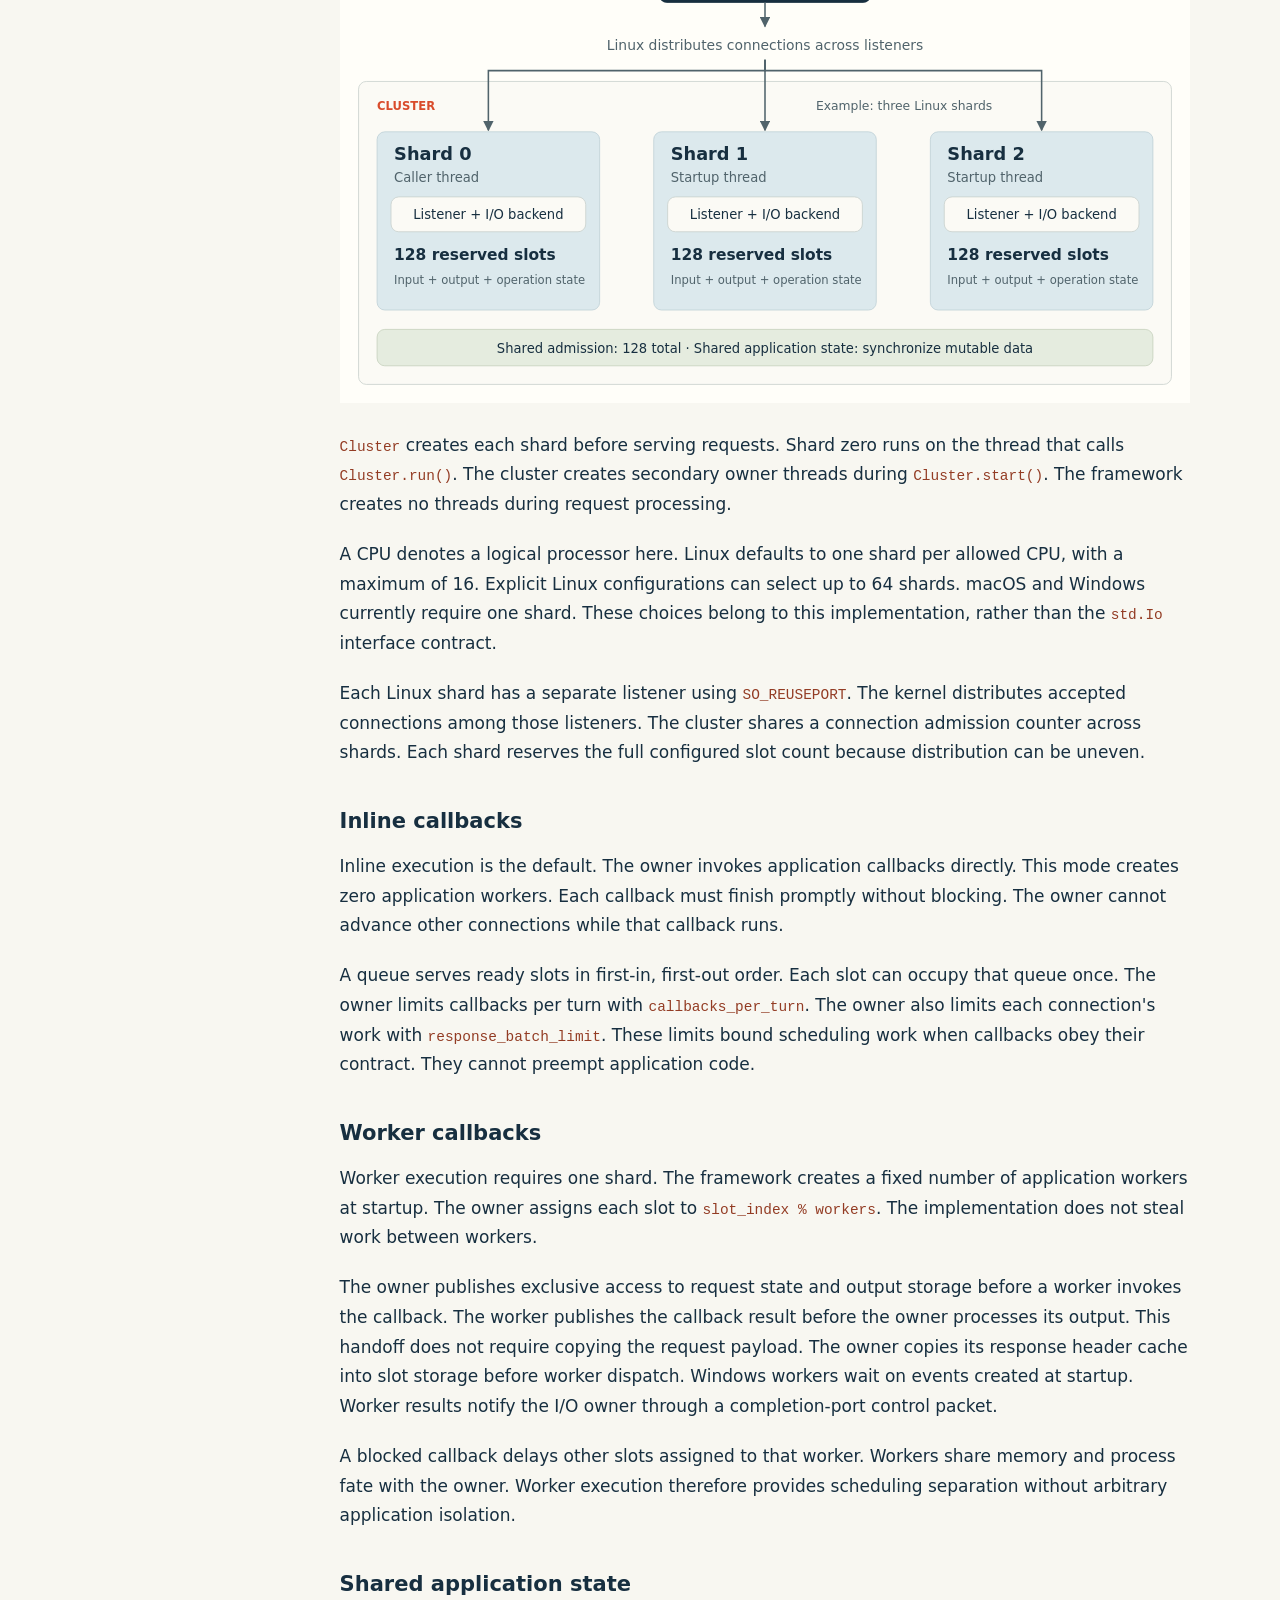
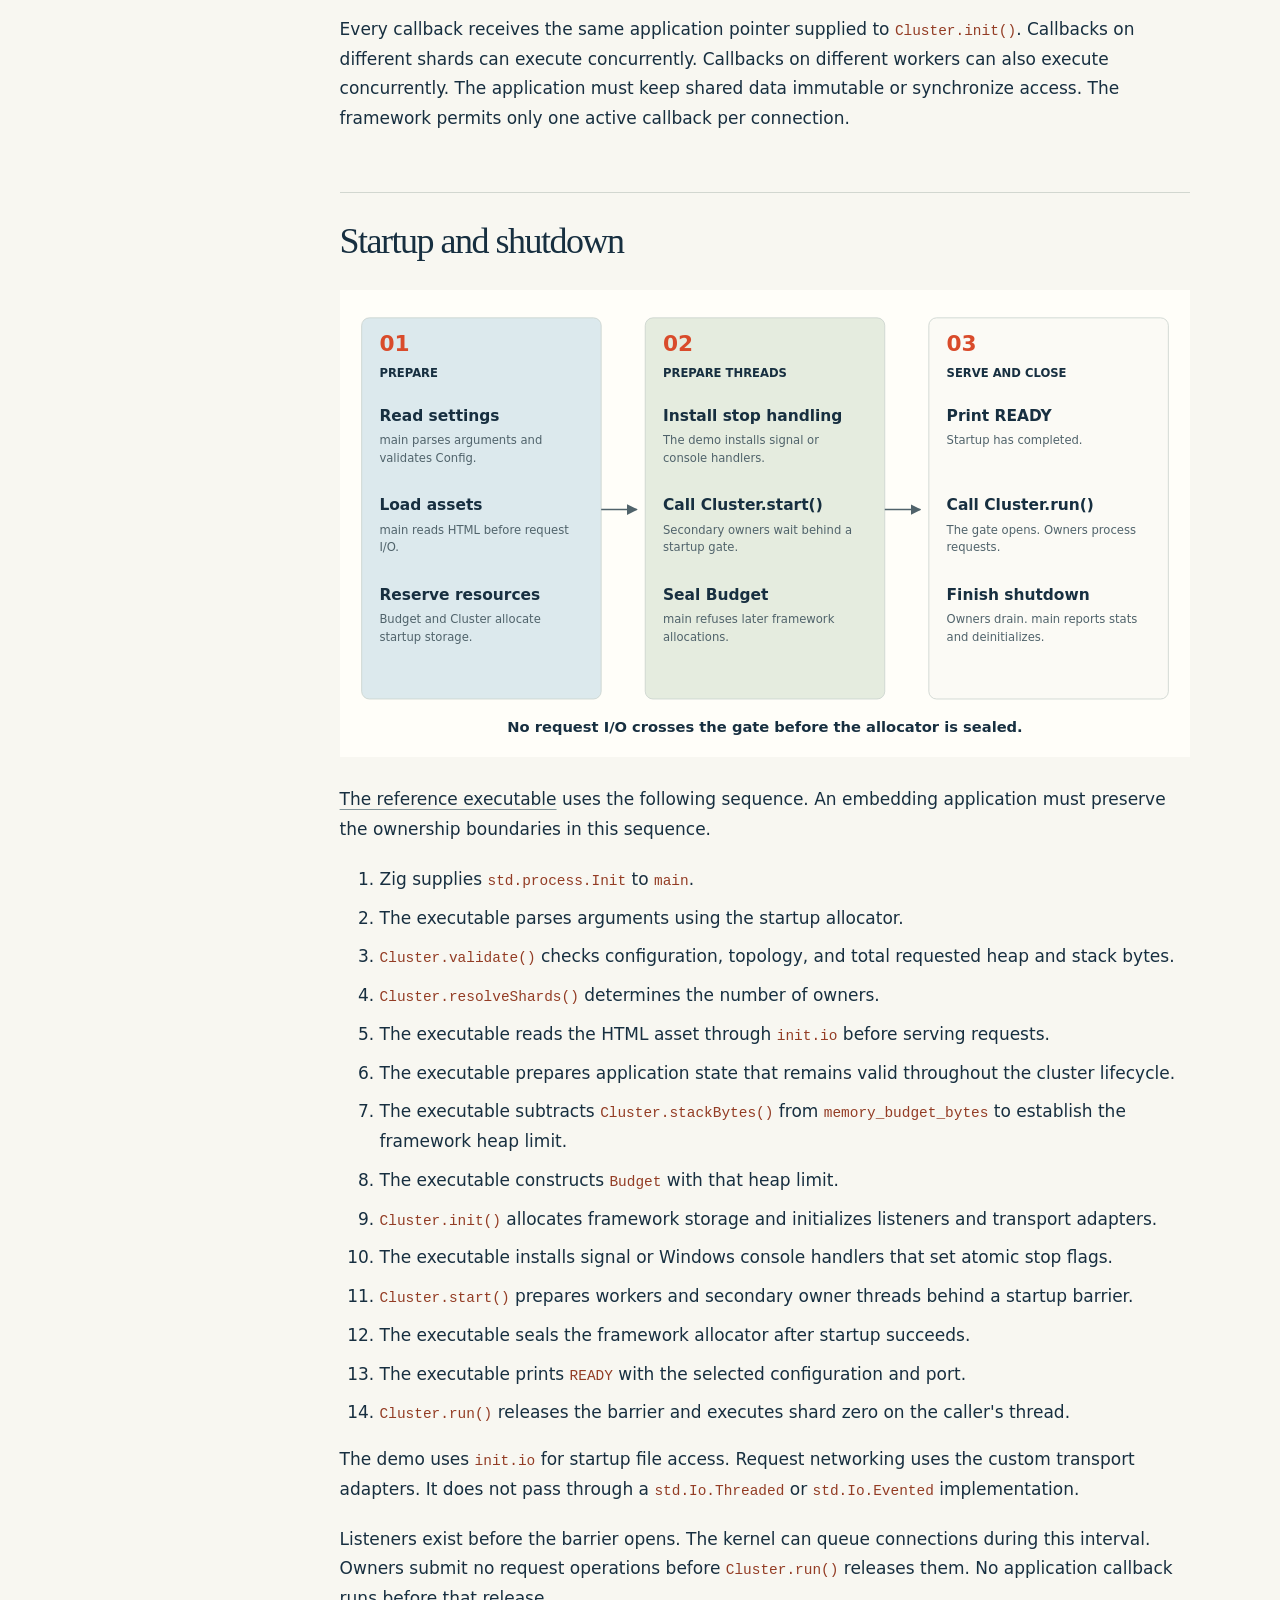
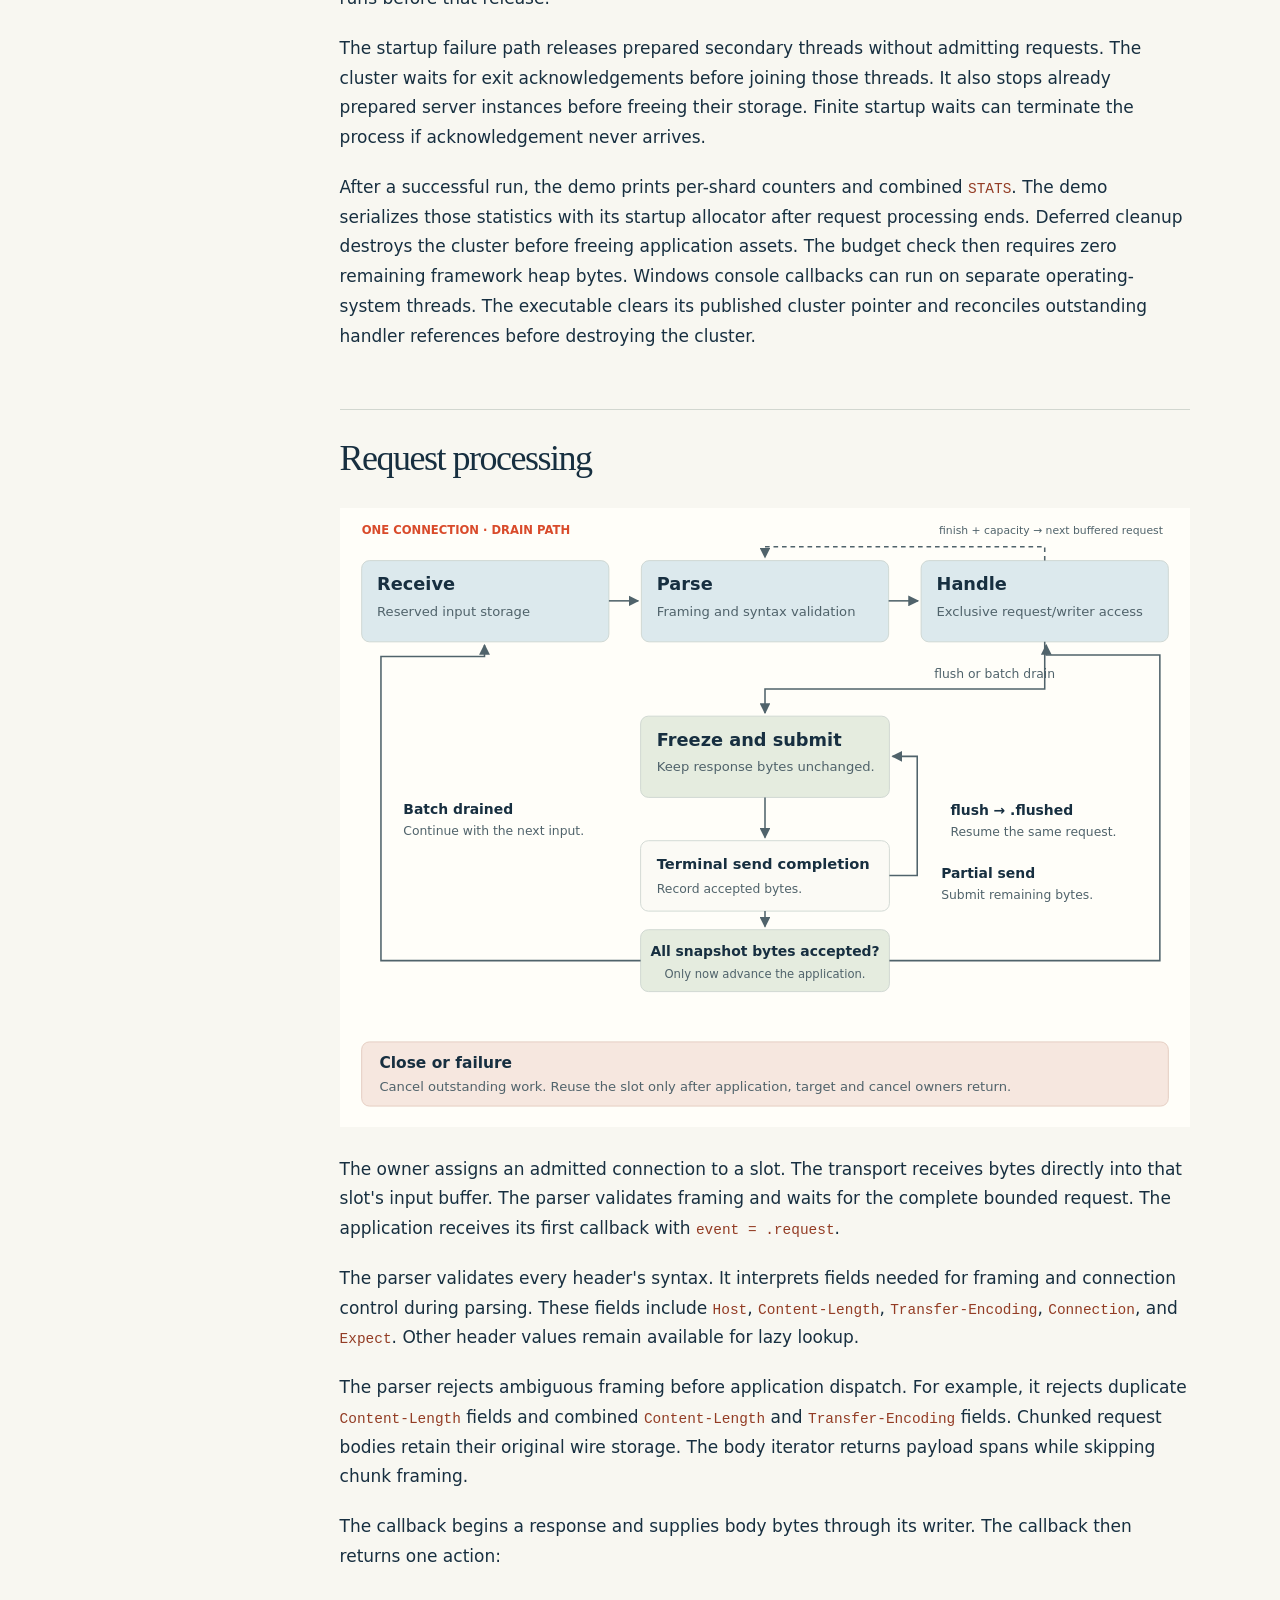
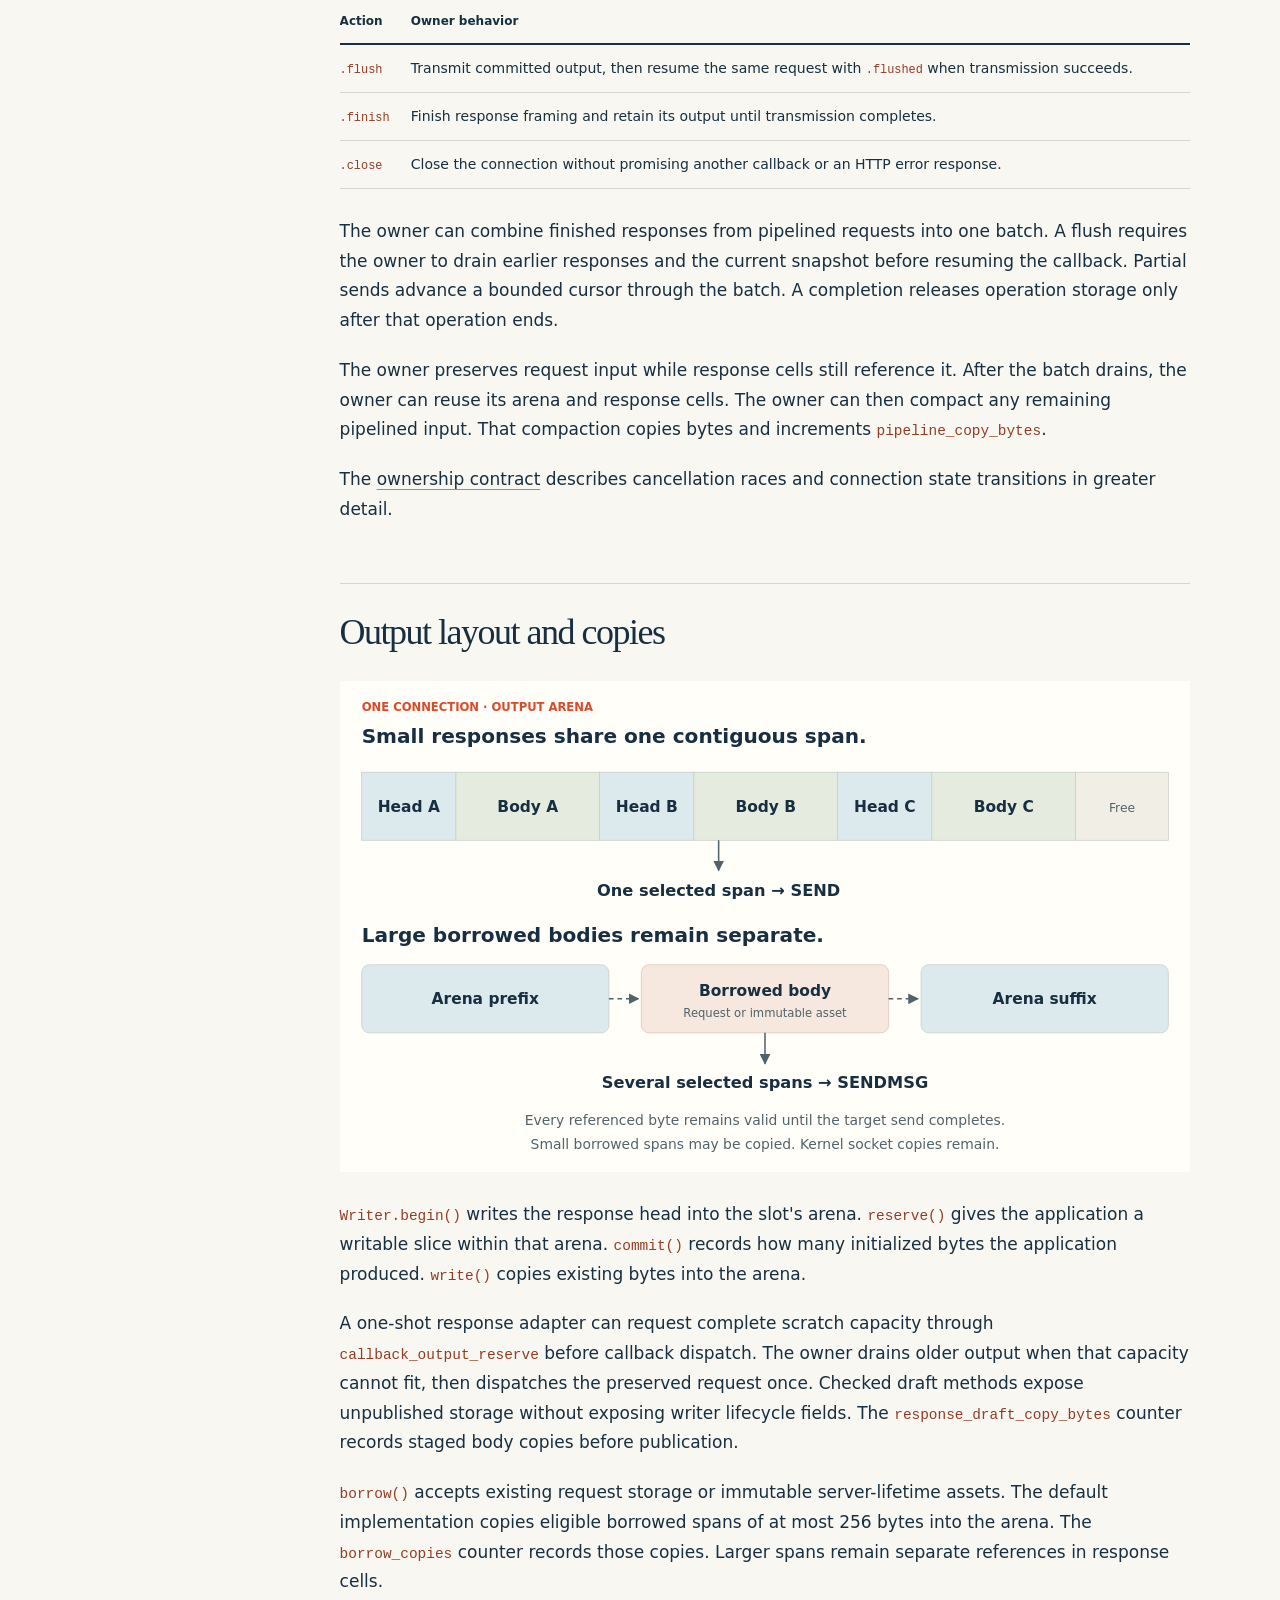
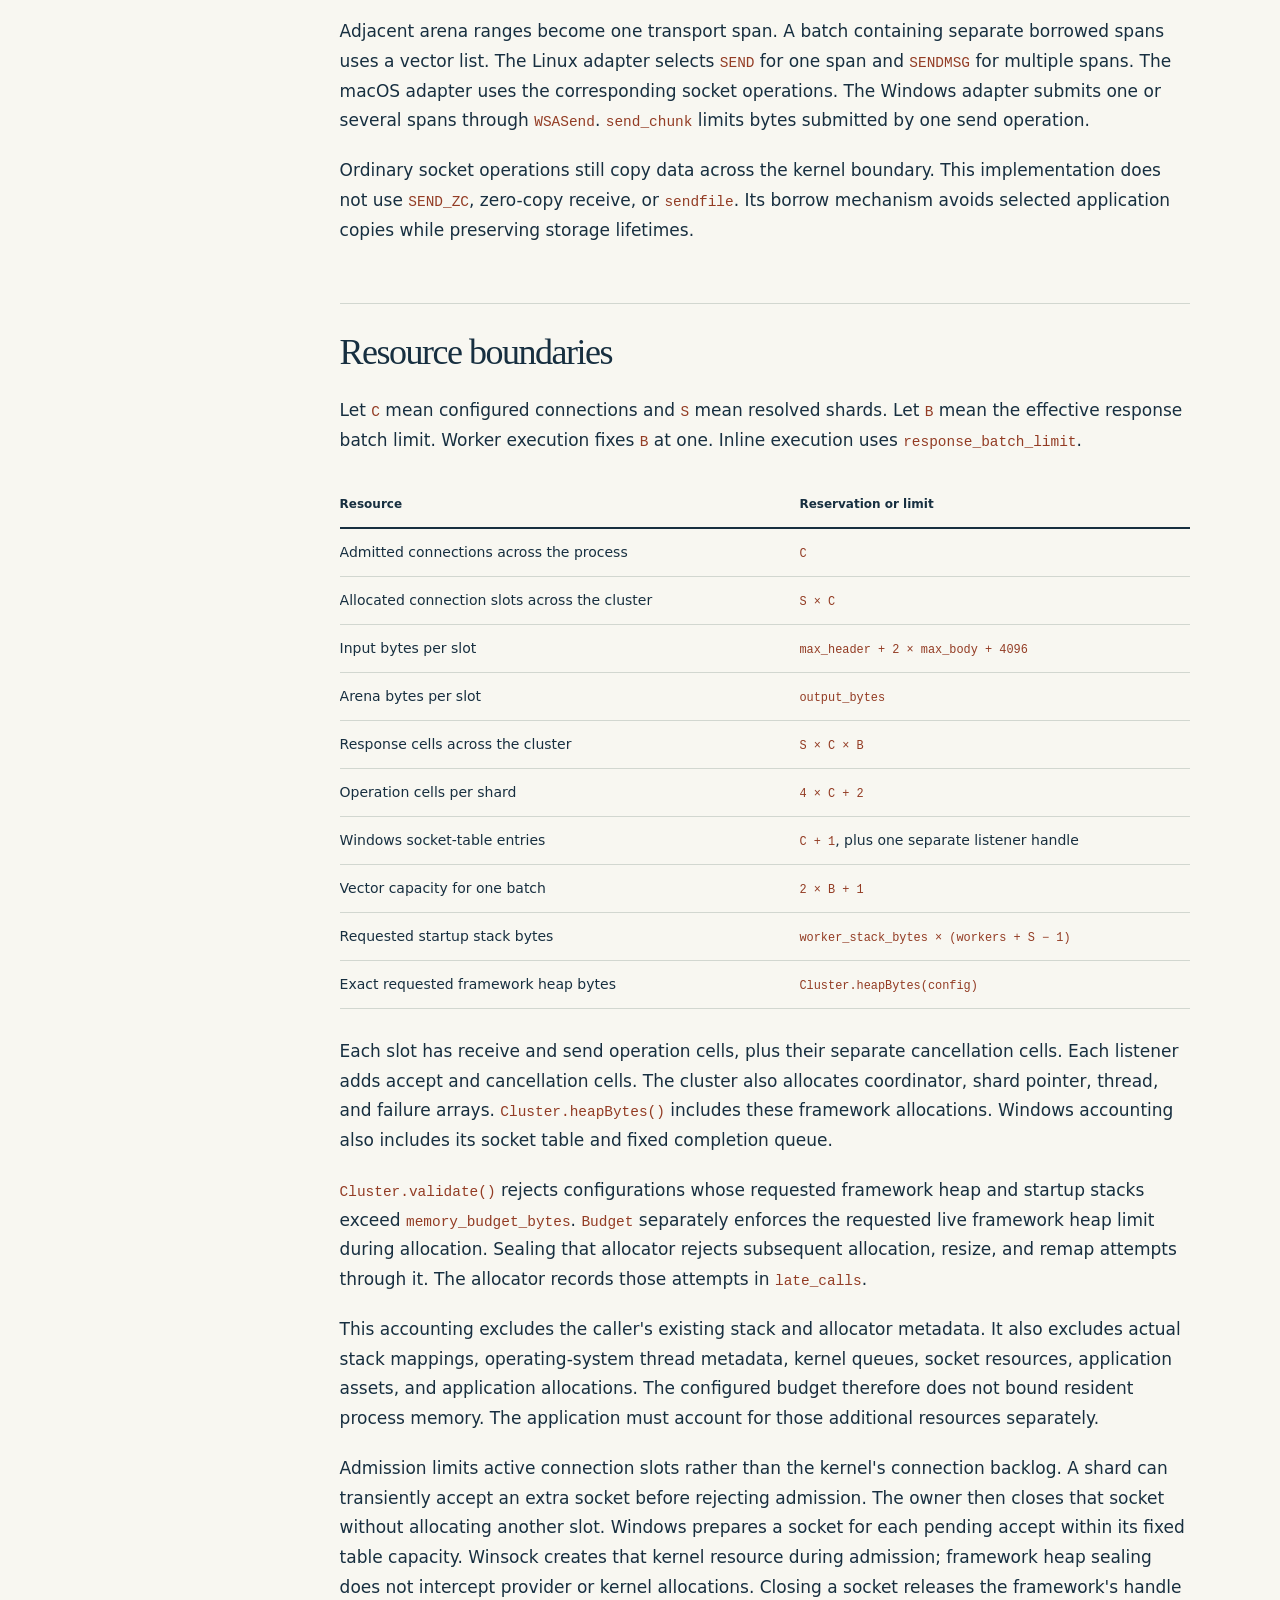
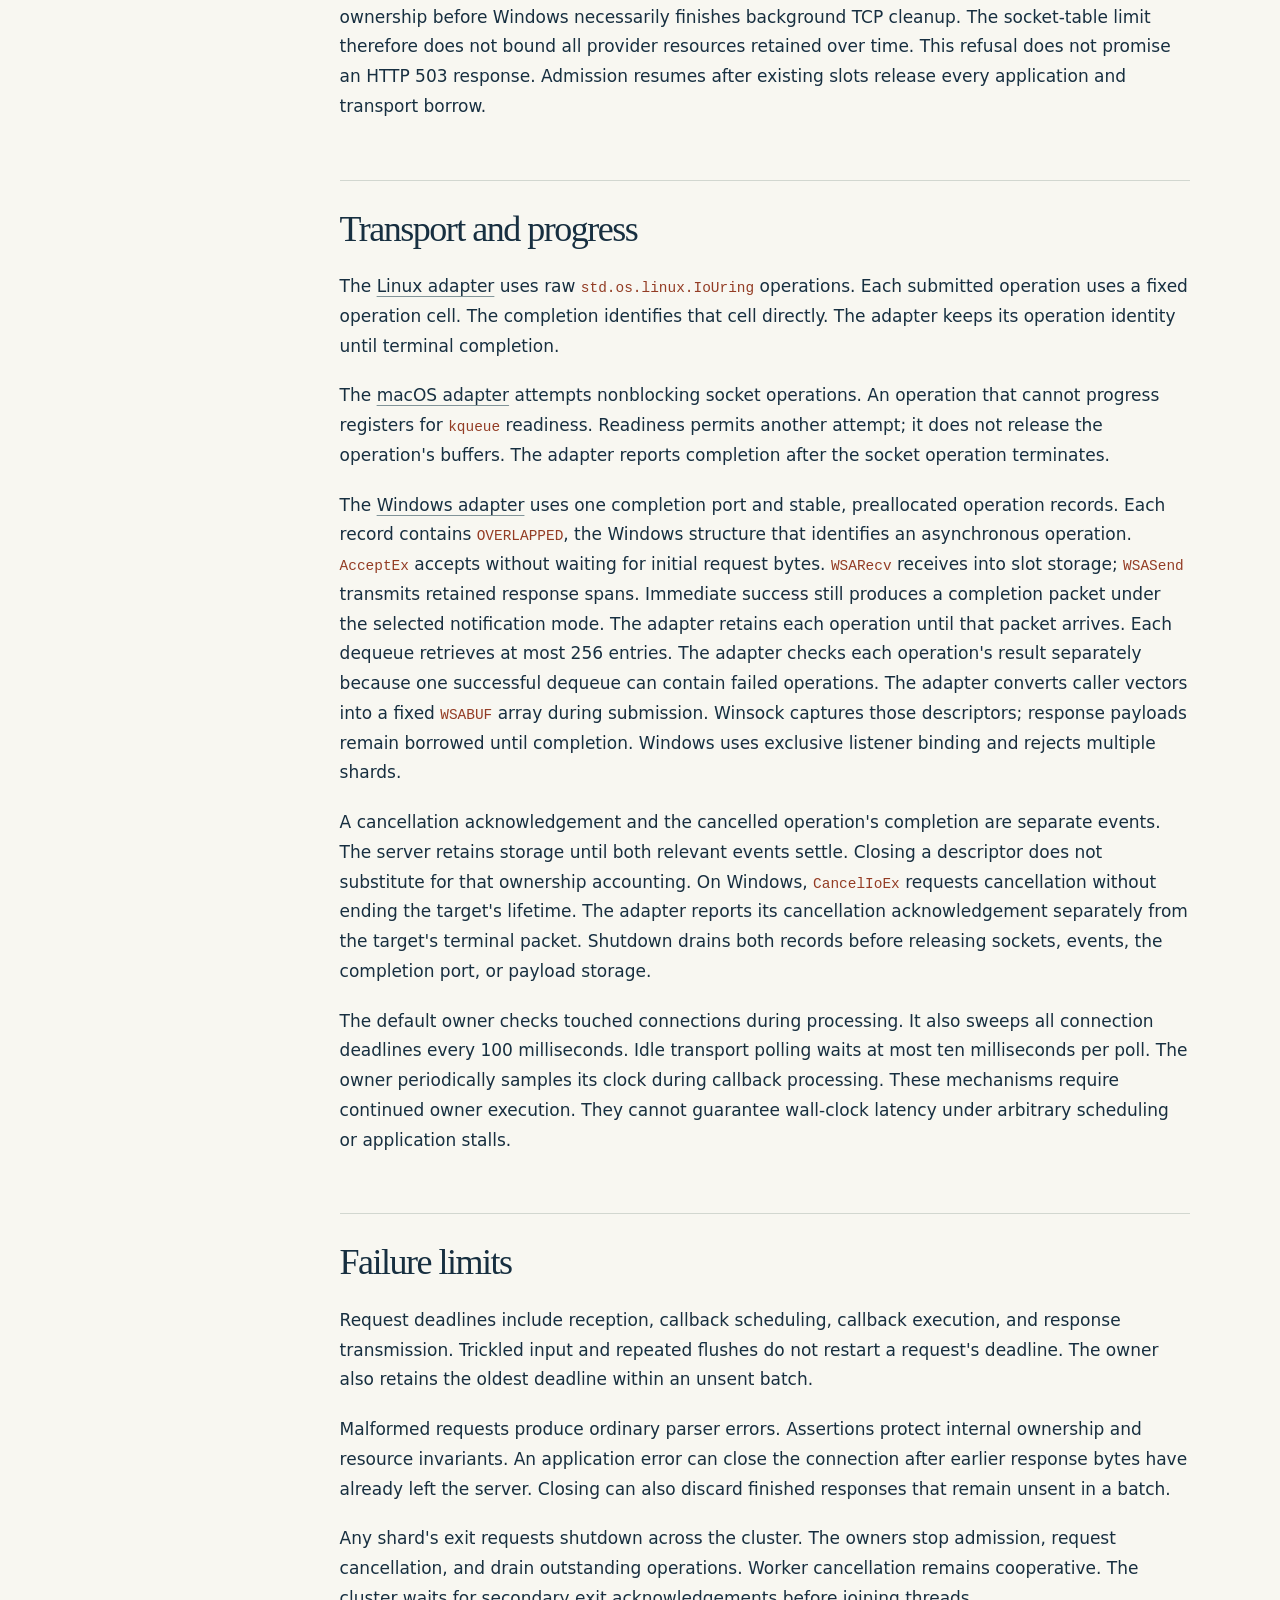
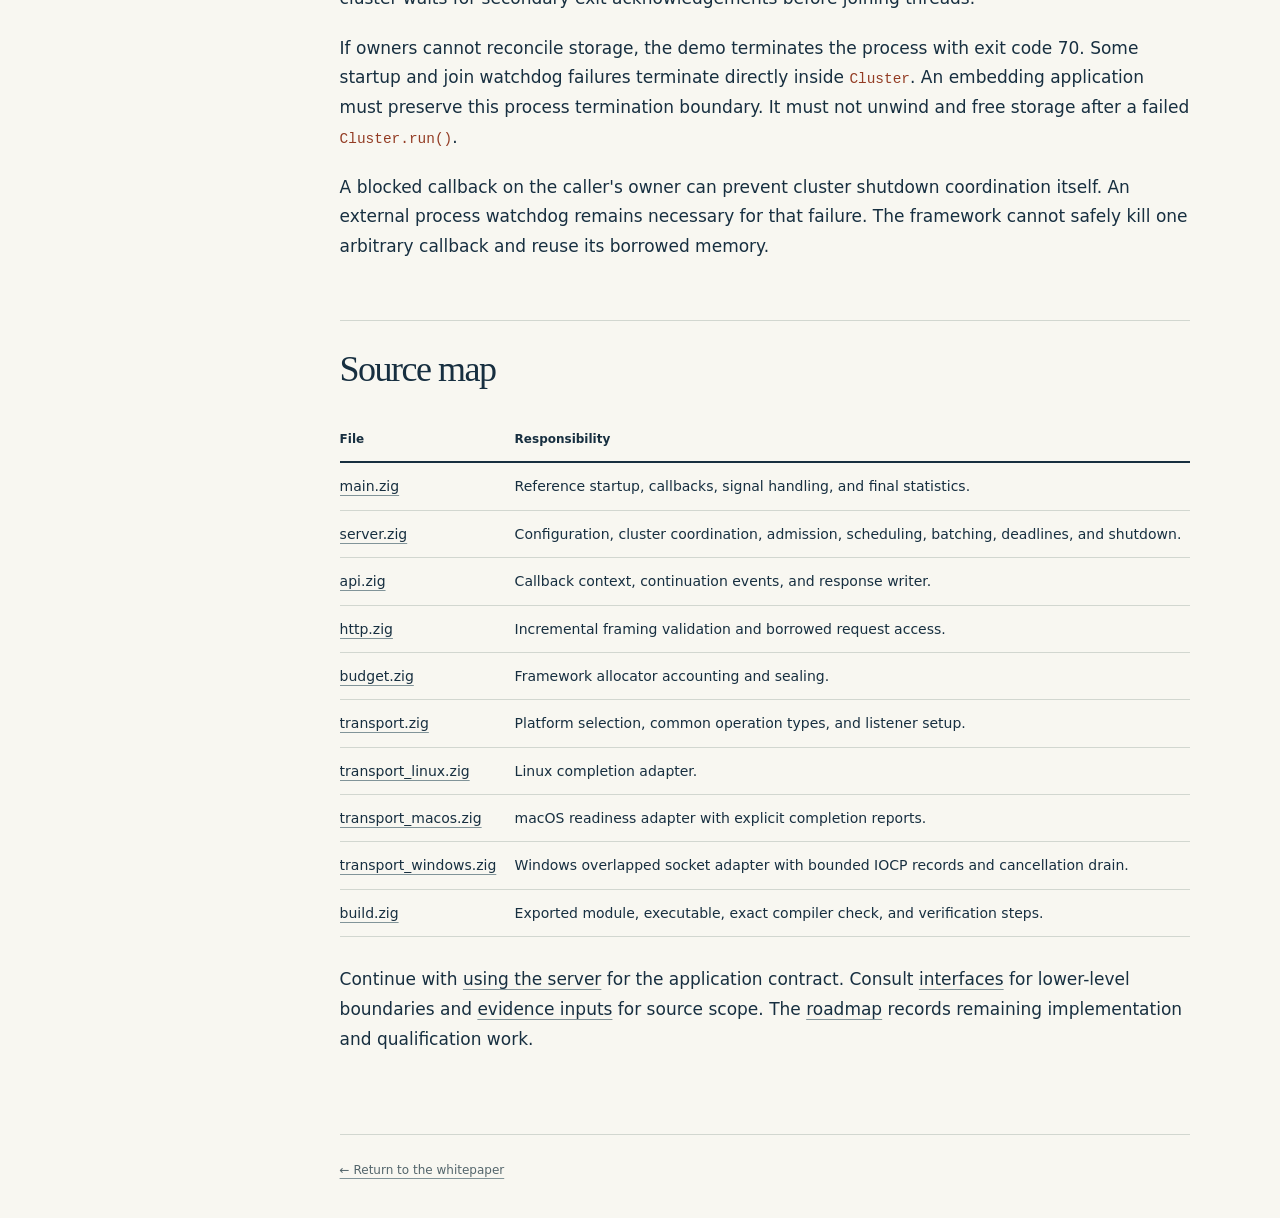
==== commit 858f62ee: "Document verified Windows IOCP support and publish platform labels" ====
--- a/docs/read.html
+++ b/docs/read.html
@@ -18,7 +18,7 @@
 <a class="brand" href="whitepaper.html">bounded/http<small>ENGINEERING DOCUMENTATION</small></a>
 <nav aria-label="Documents"><a href="whitepaper.html">Whitepaper ↗</a><a href="read.html?file=docs/ARCHITECTURE.md">Architecture</a><a href="read.html?file=docs/USING.md">Integration guide</a></nav>
 <nav id="contents" aria-label="On this page"></nav>
-<p class="rail-note">ZIG 0.16.0<br>LINUX + MACOS</p>
+<p class="rail-note">ZIG 0.16.0<br>LINUX + MACOS + WINDOWS</p>
 </aside>
 <main>
 <header class="topline"><span id="file-name">DOCUMENTATION</span><div><a id="raw" hidden>Raw file</a><button id="print" type="button">Print</button></div></header>
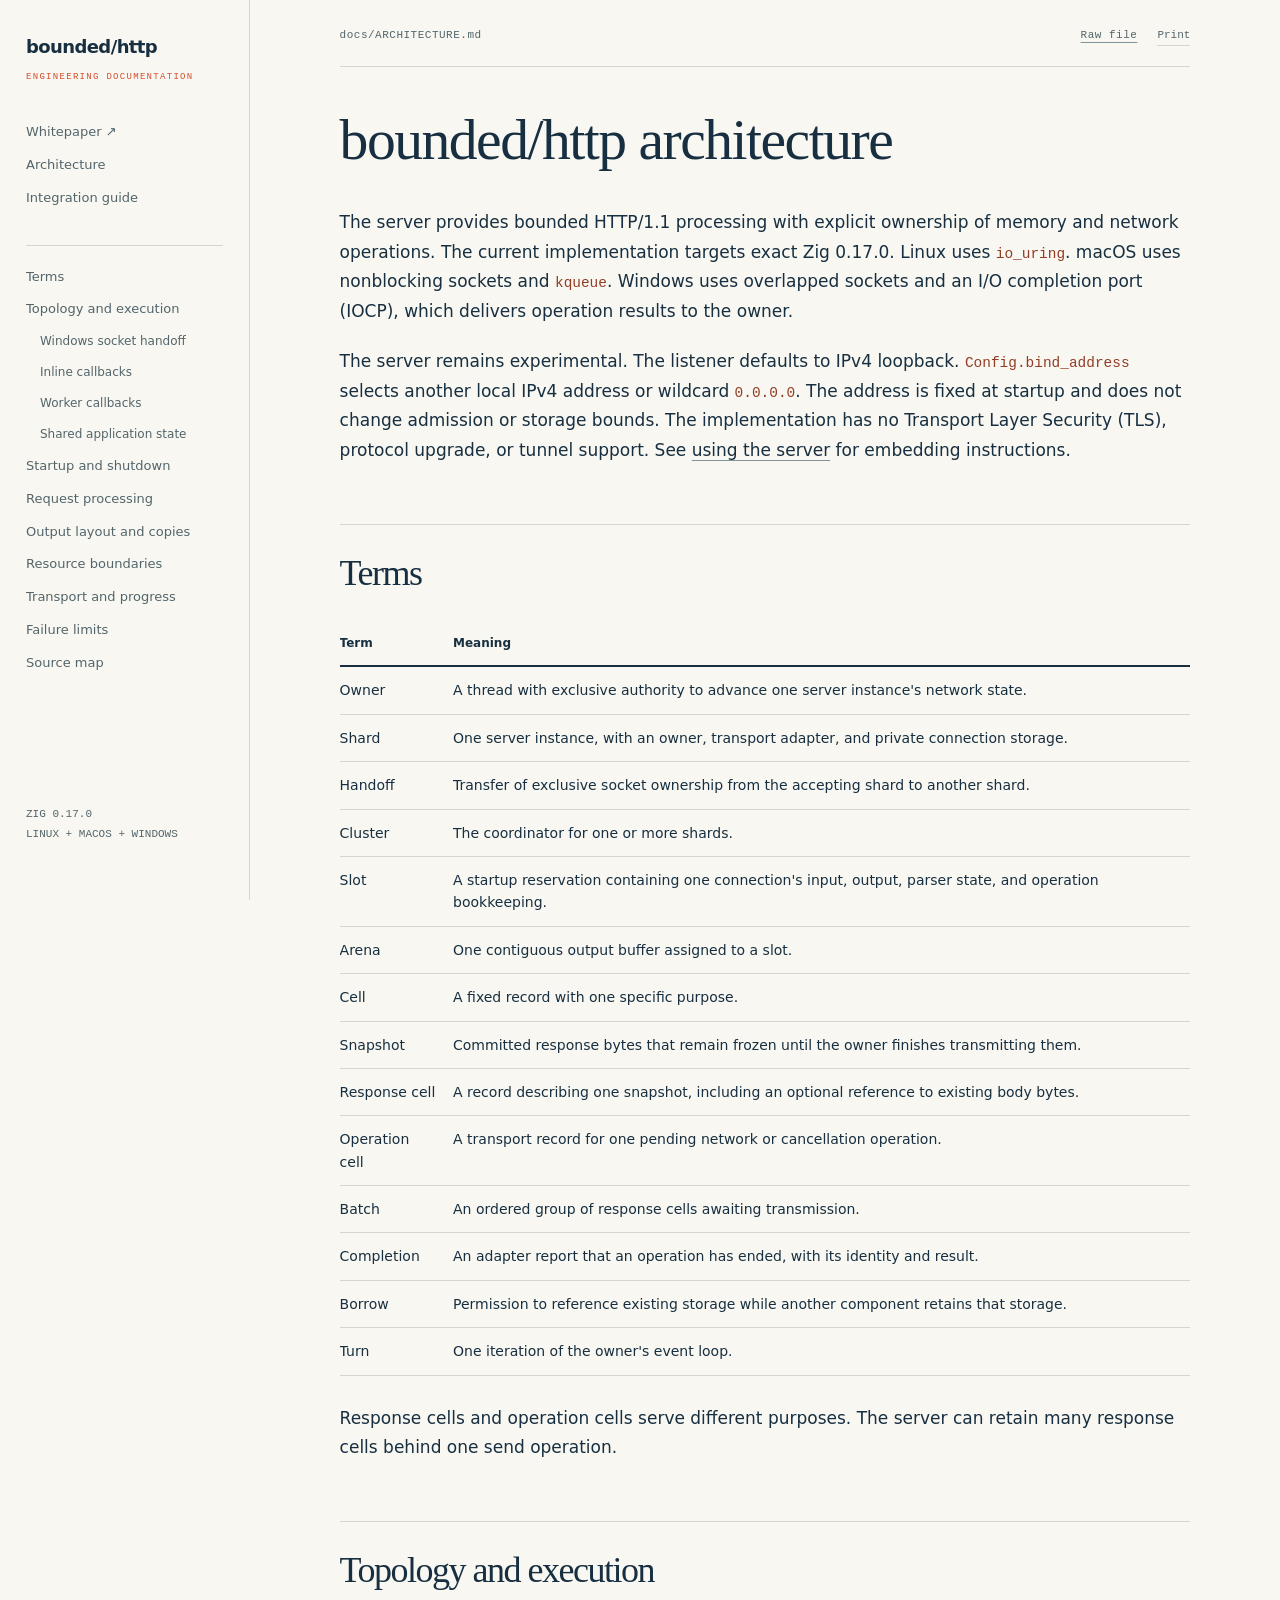
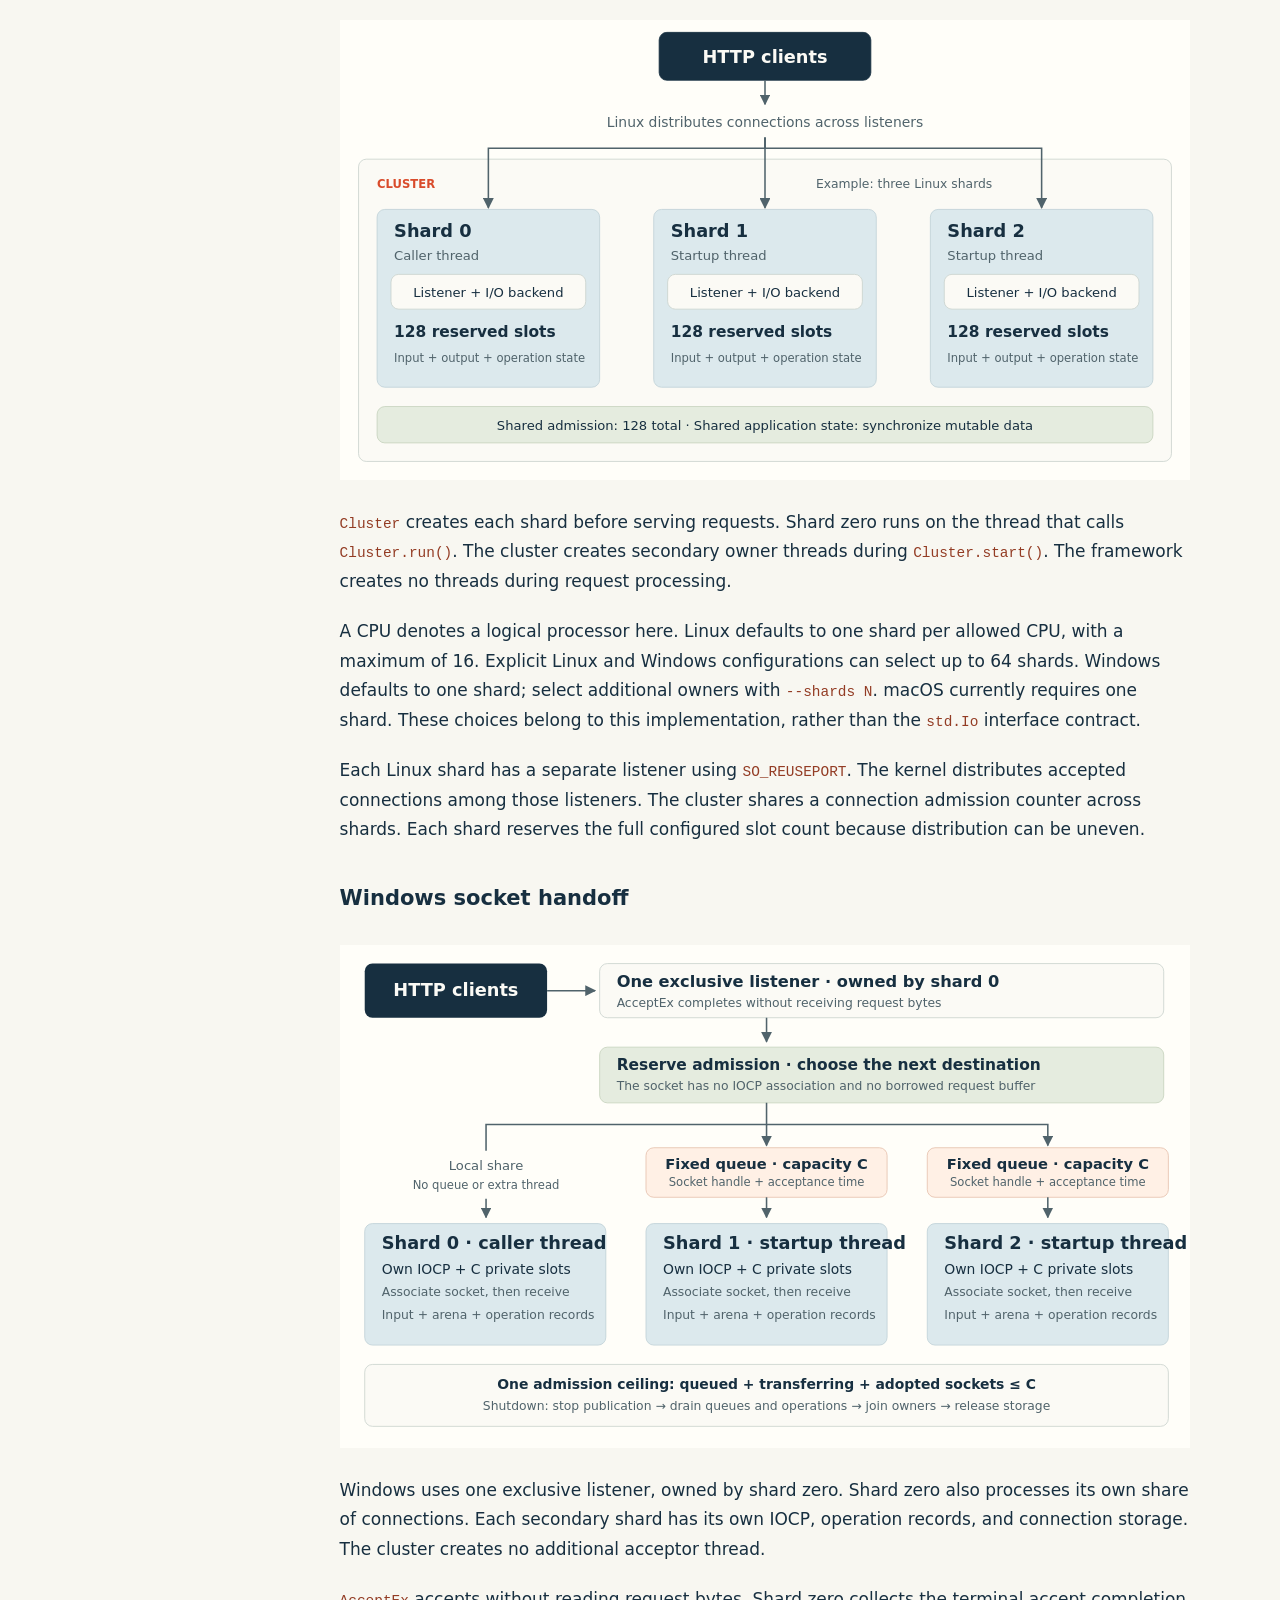
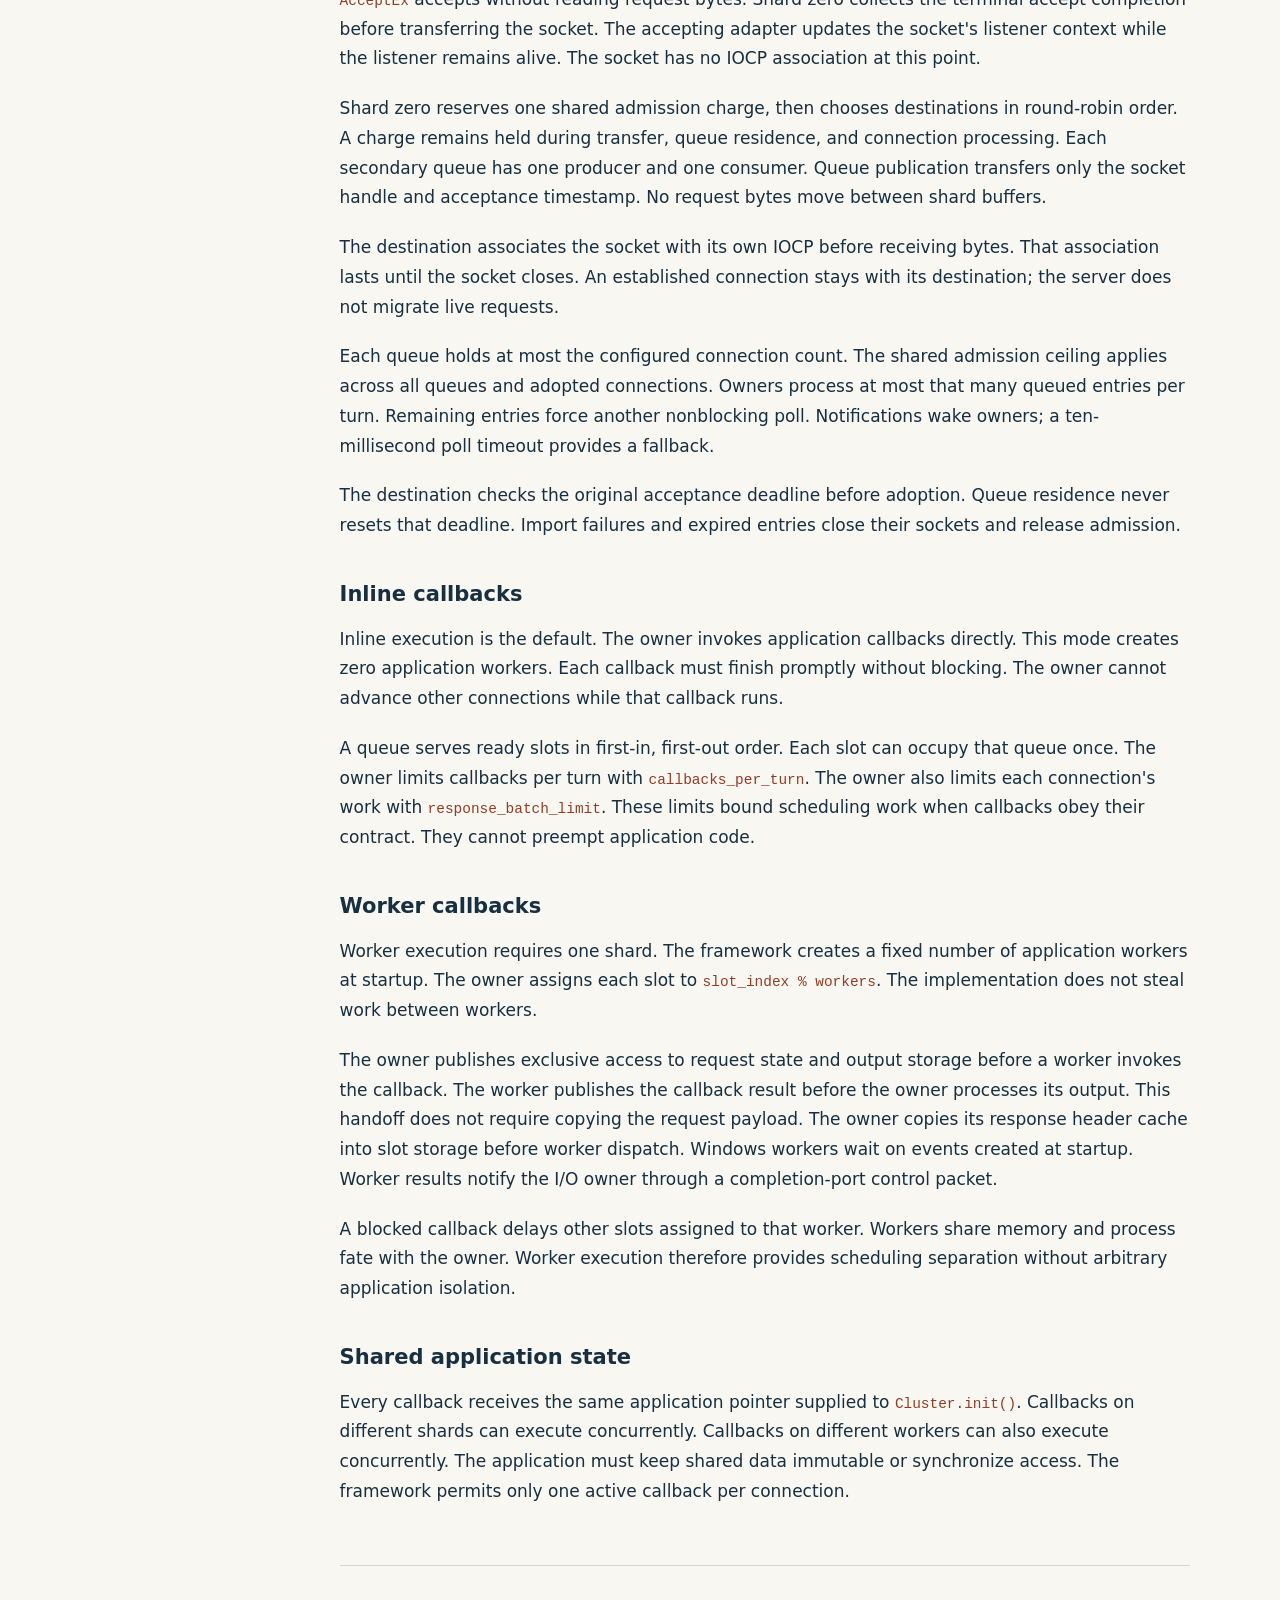
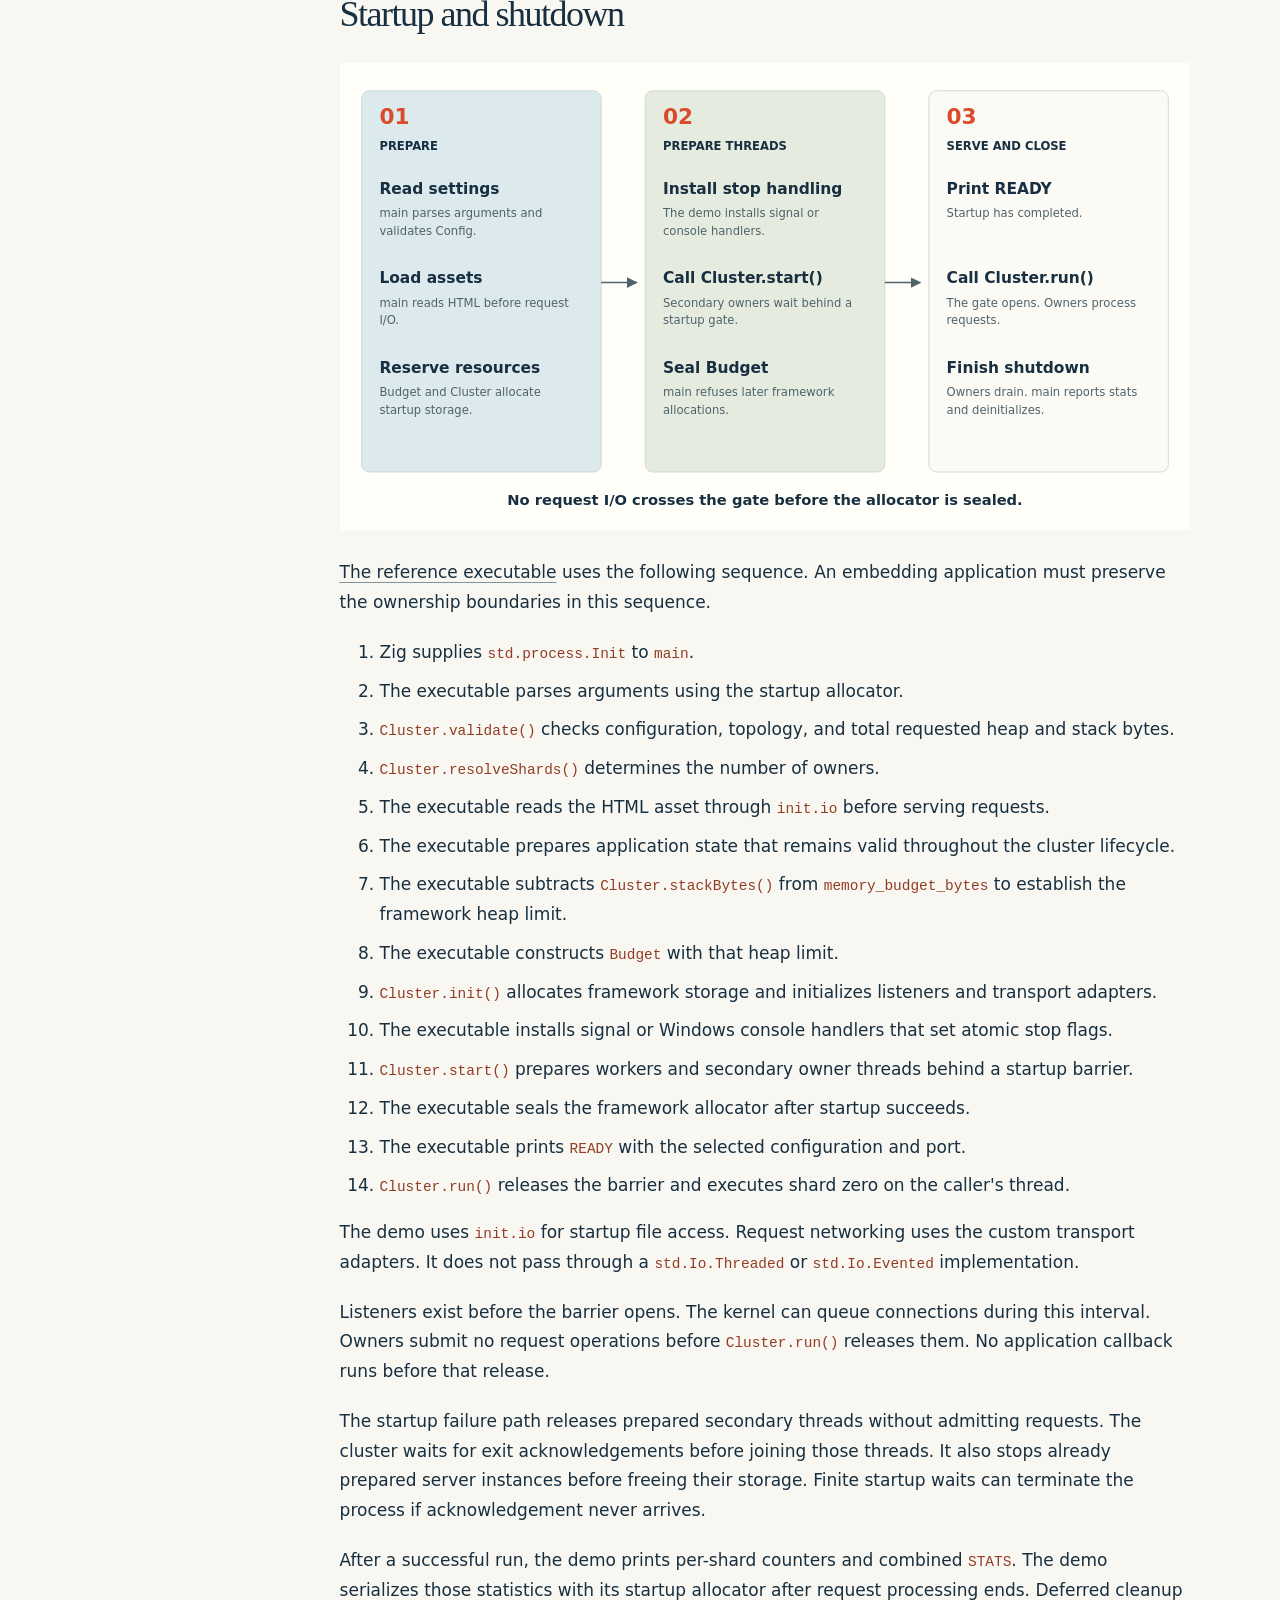
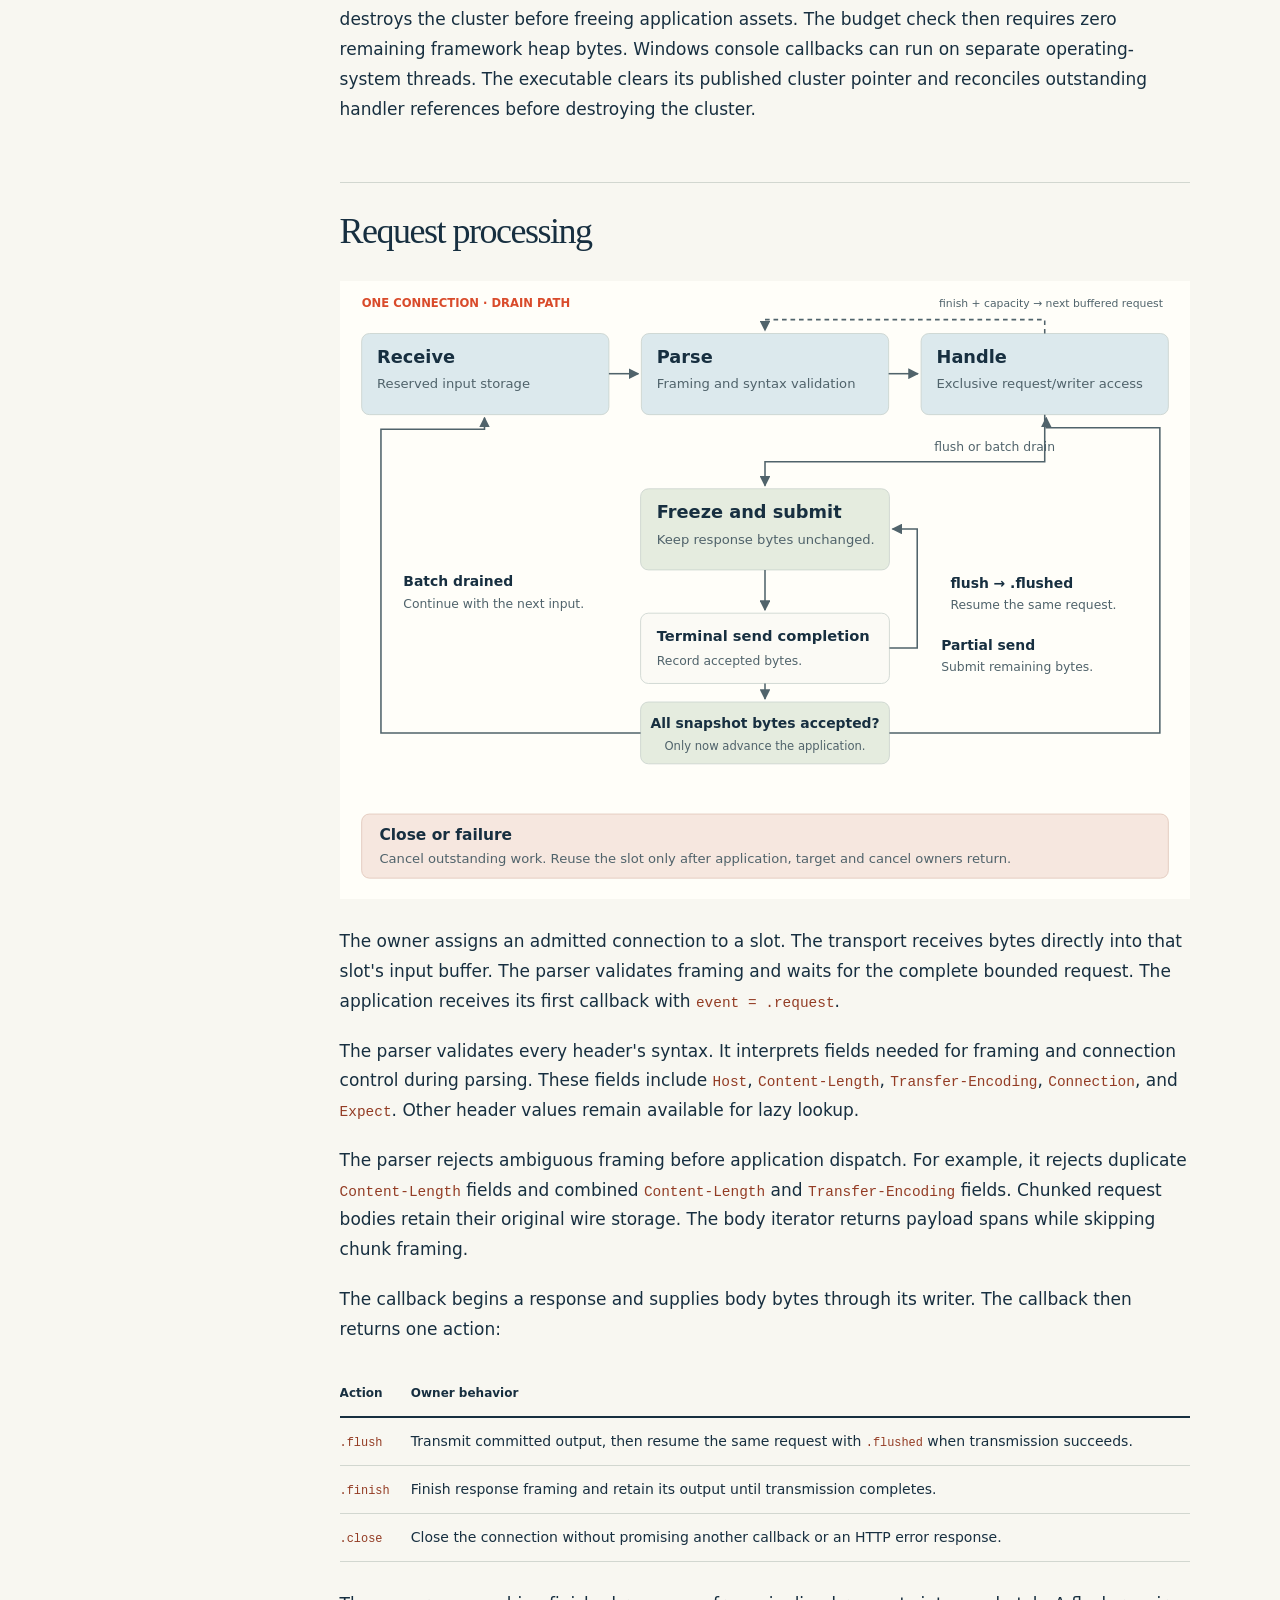
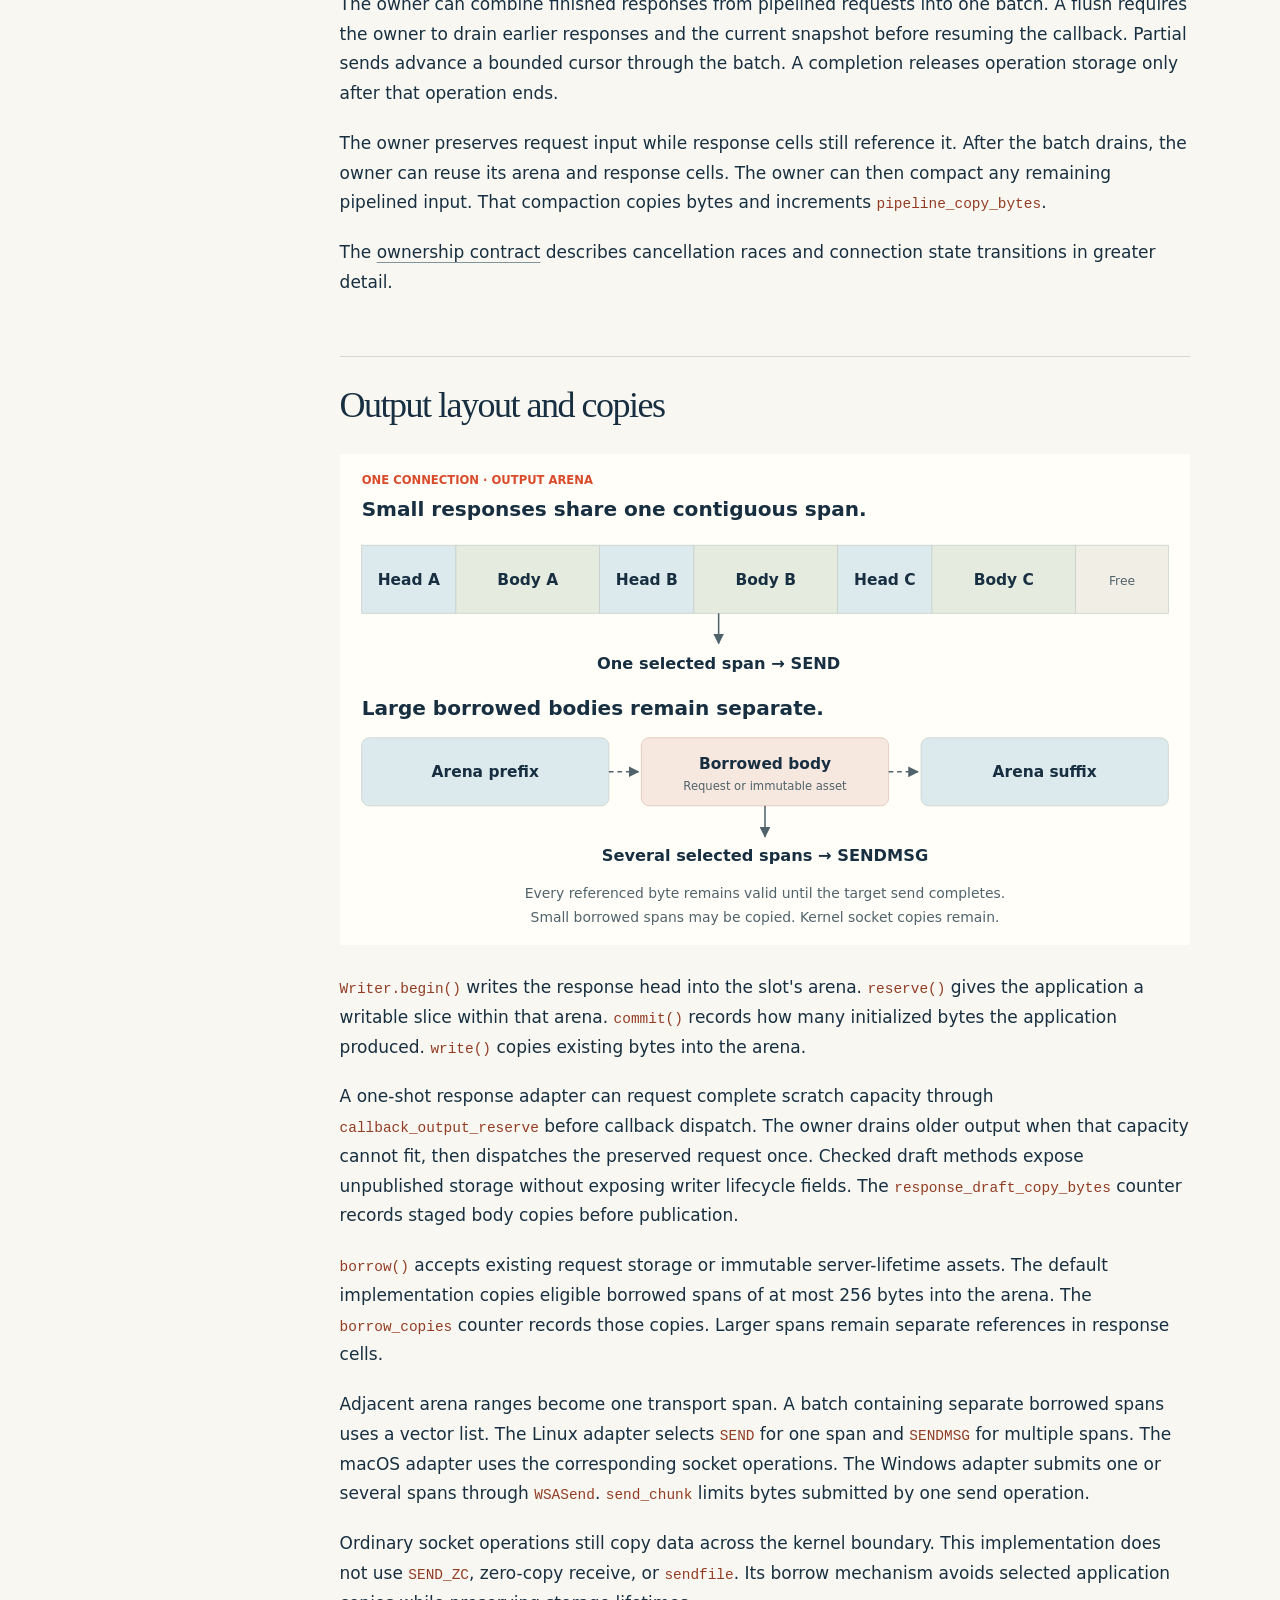
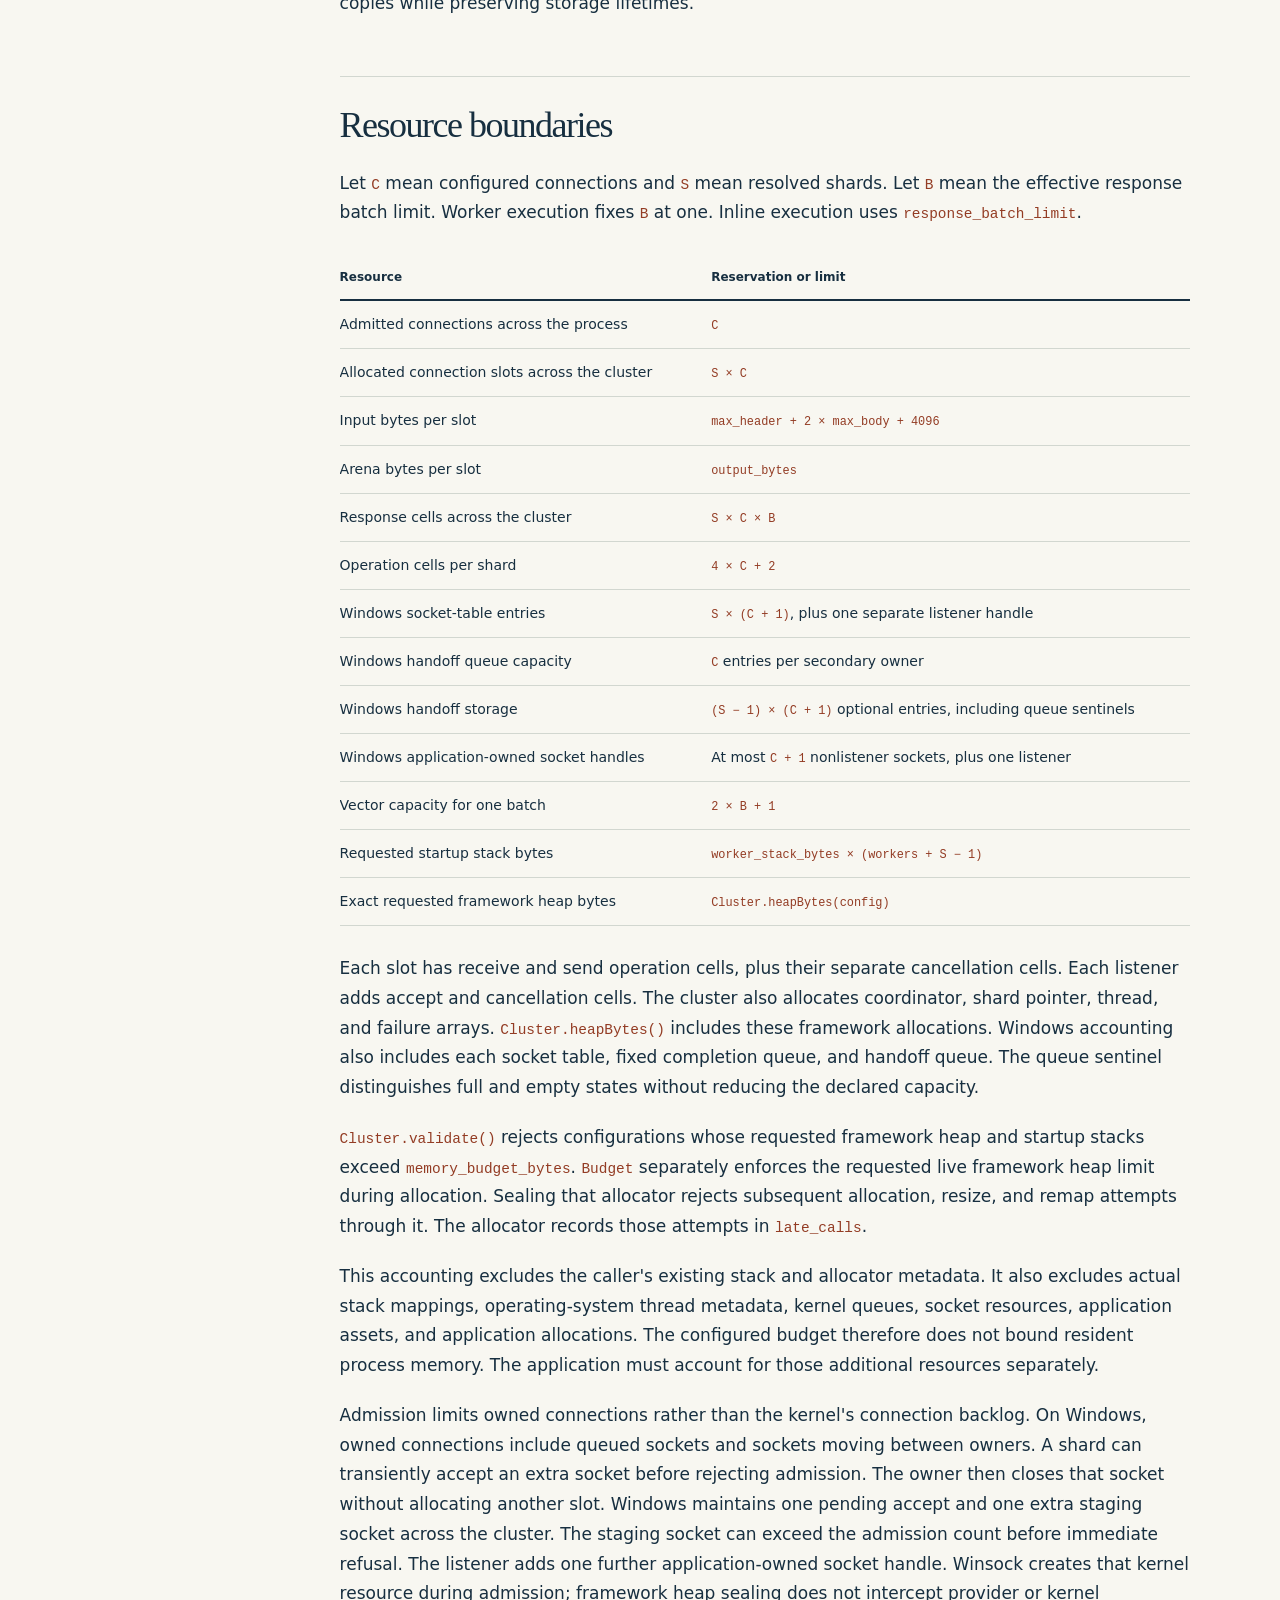
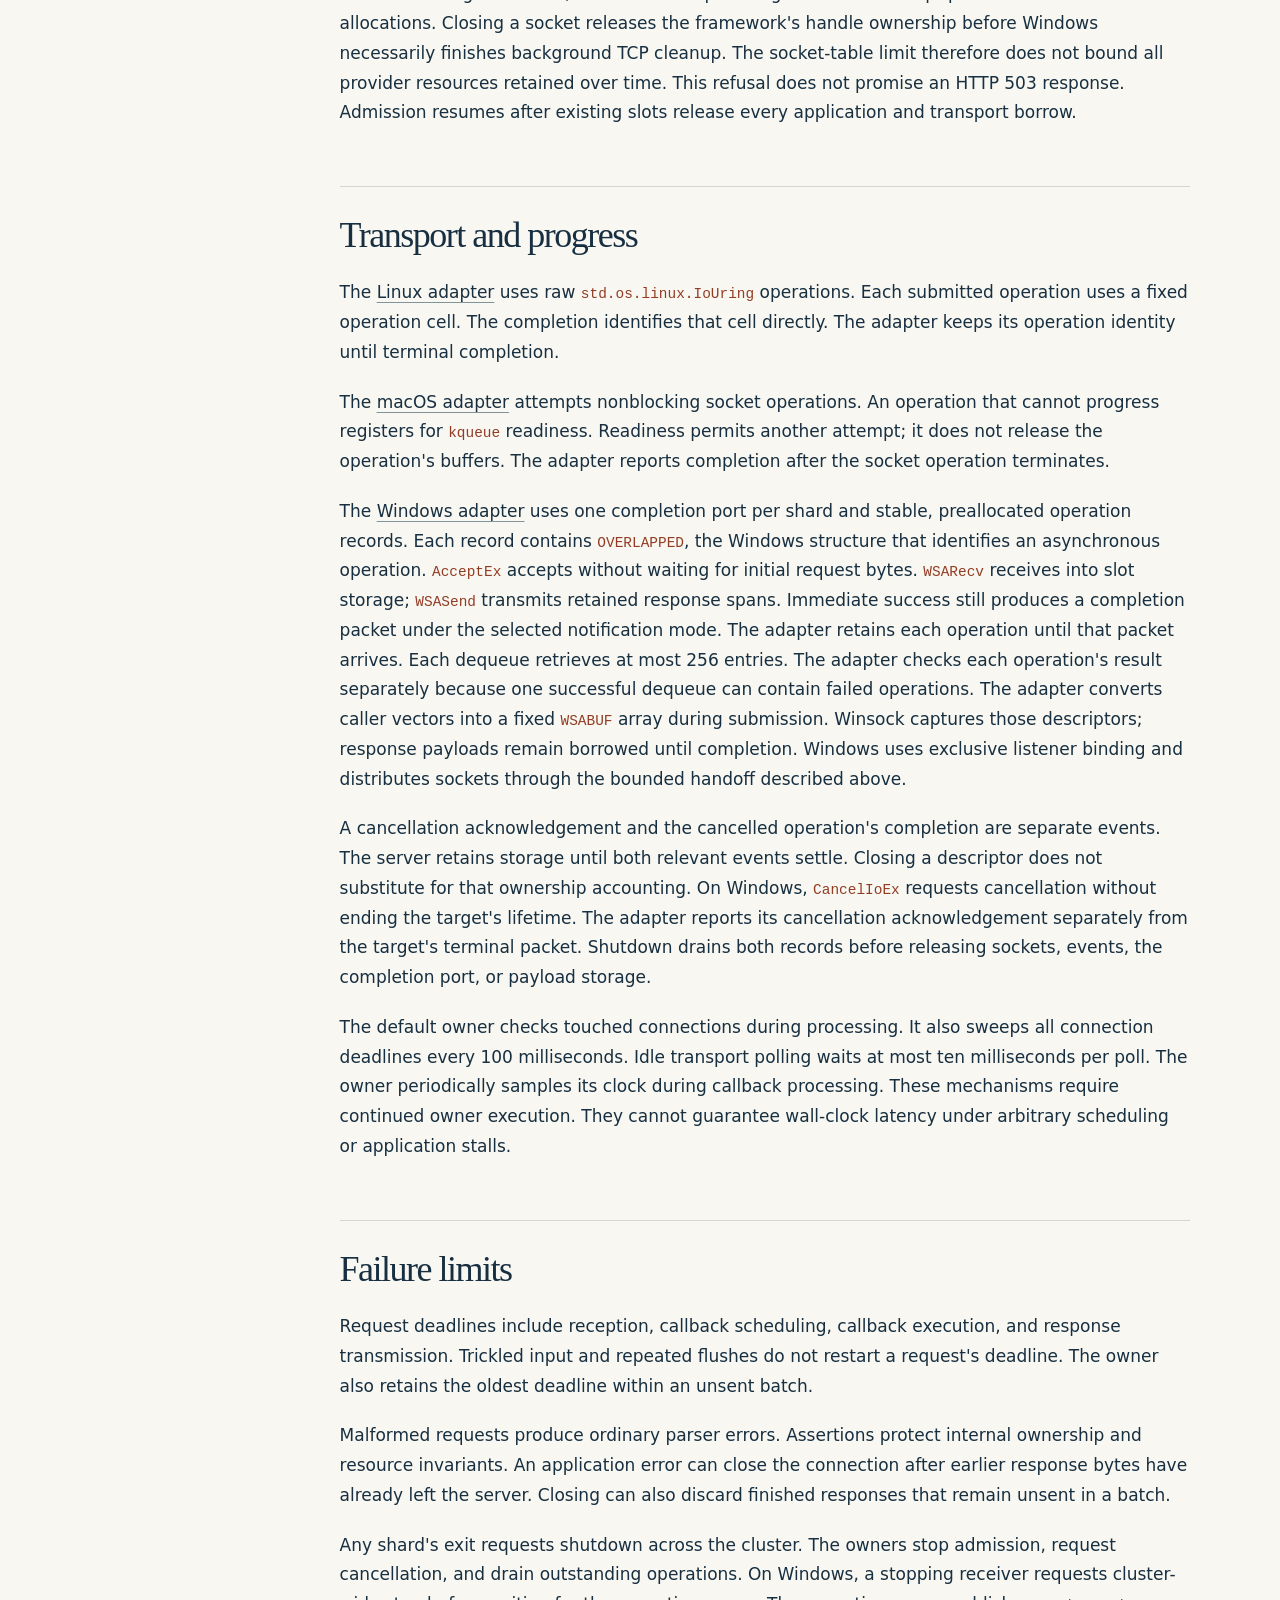
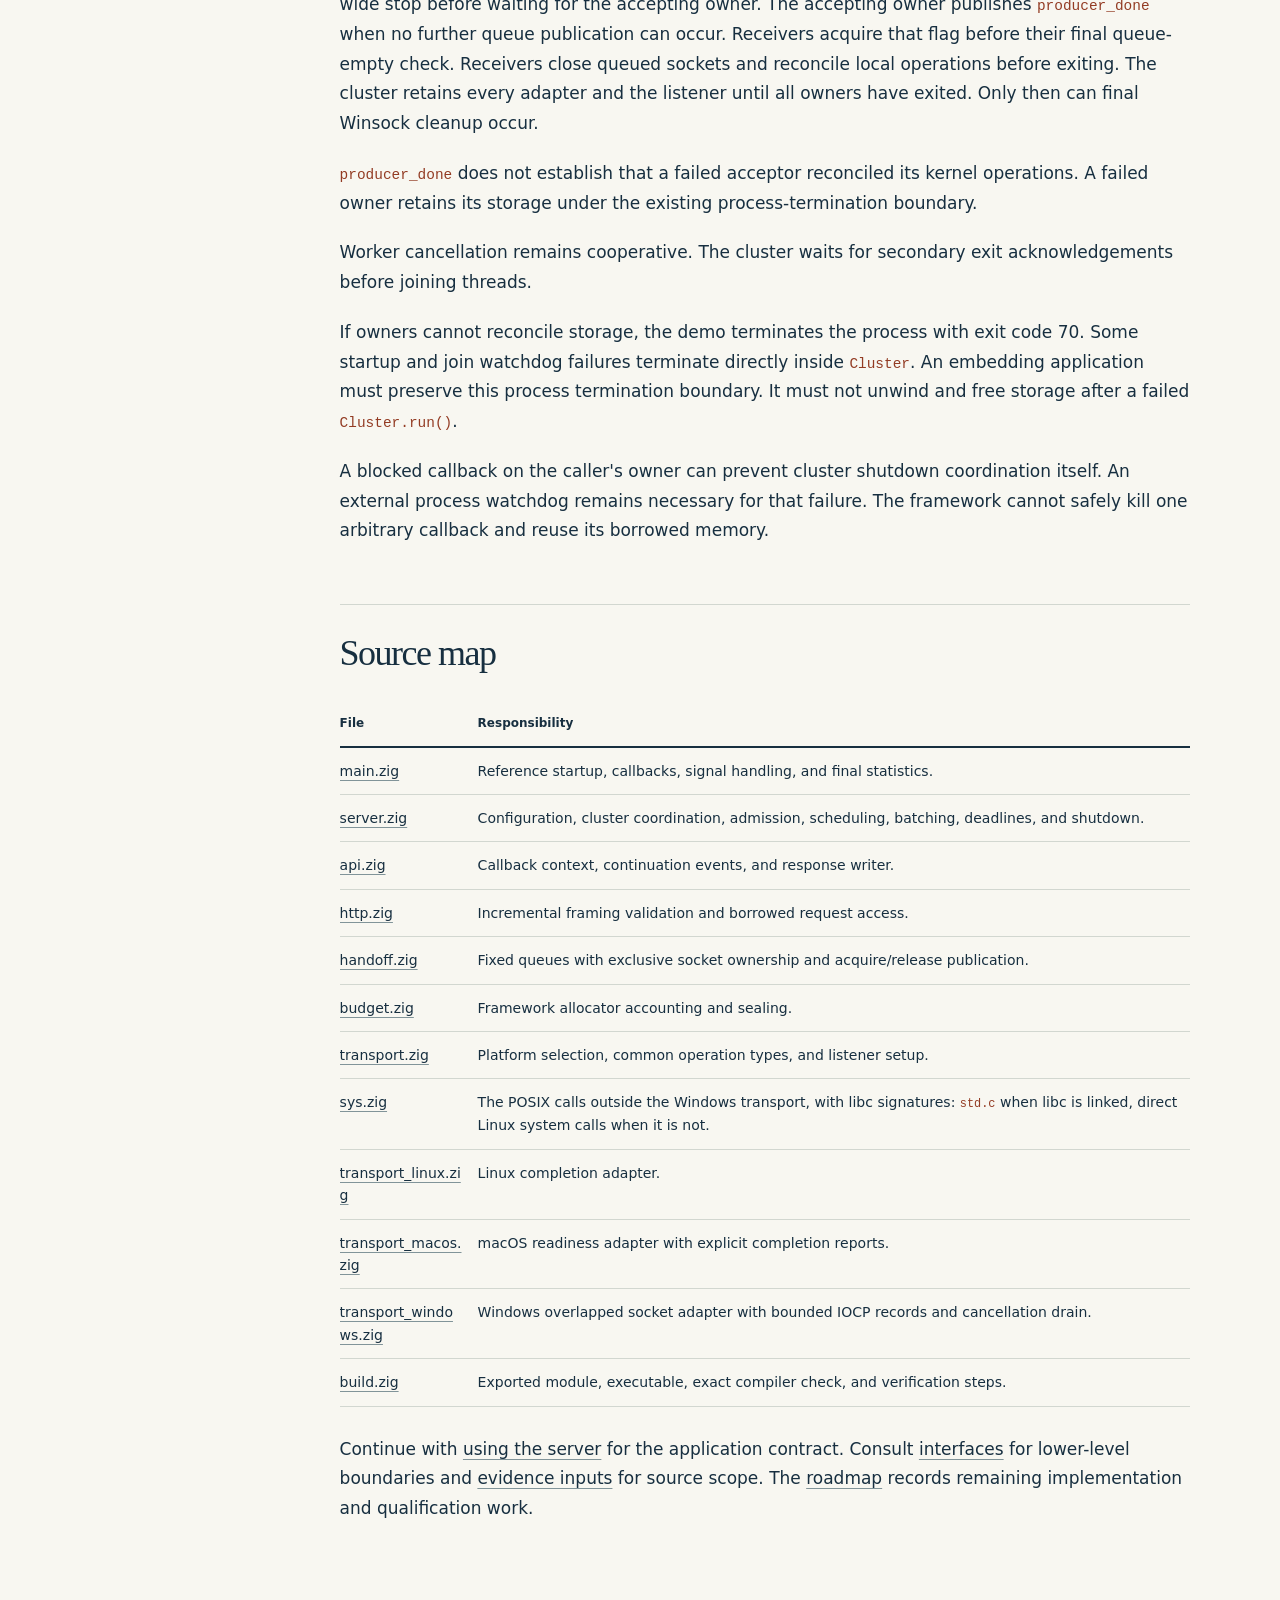
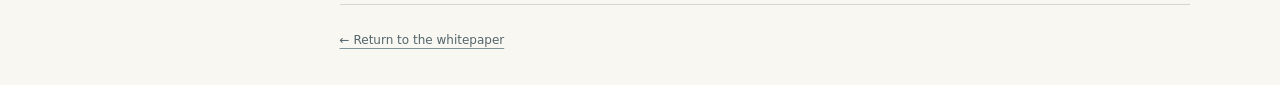
==== commit bc57efbe: "Port bounded/http to exact Zig 0.17.0 with byte-layout audits" ====
--- a/docs/read.html
+++ b/docs/read.html
@@ -18,7 +18,7 @@
 <a class="brand" href="whitepaper.html">bounded/http<small>ENGINEERING DOCUMENTATION</small></a>
 <nav aria-label="Documents"><a href="whitepaper.html">Whitepaper ↗</a><a href="read.html?file=docs/ARCHITECTURE.md">Architecture</a><a href="read.html?file=docs/USING.md">Integration guide</a></nav>
 <nav id="contents" aria-label="On this page"></nav>
-<p class="rail-note">ZIG 0.16.0<br>LINUX + MACOS + WINDOWS</p>
+<p class="rail-note">ZIG 0.17.0<br>LINUX + MACOS + WINDOWS</p>
 </aside>
 <main>
 <header class="topline"><span id="file-name">DOCUMENTATION</span><div><a id="raw" hidden>Raw file</a><button id="print" type="button">Print</button></div></header>
